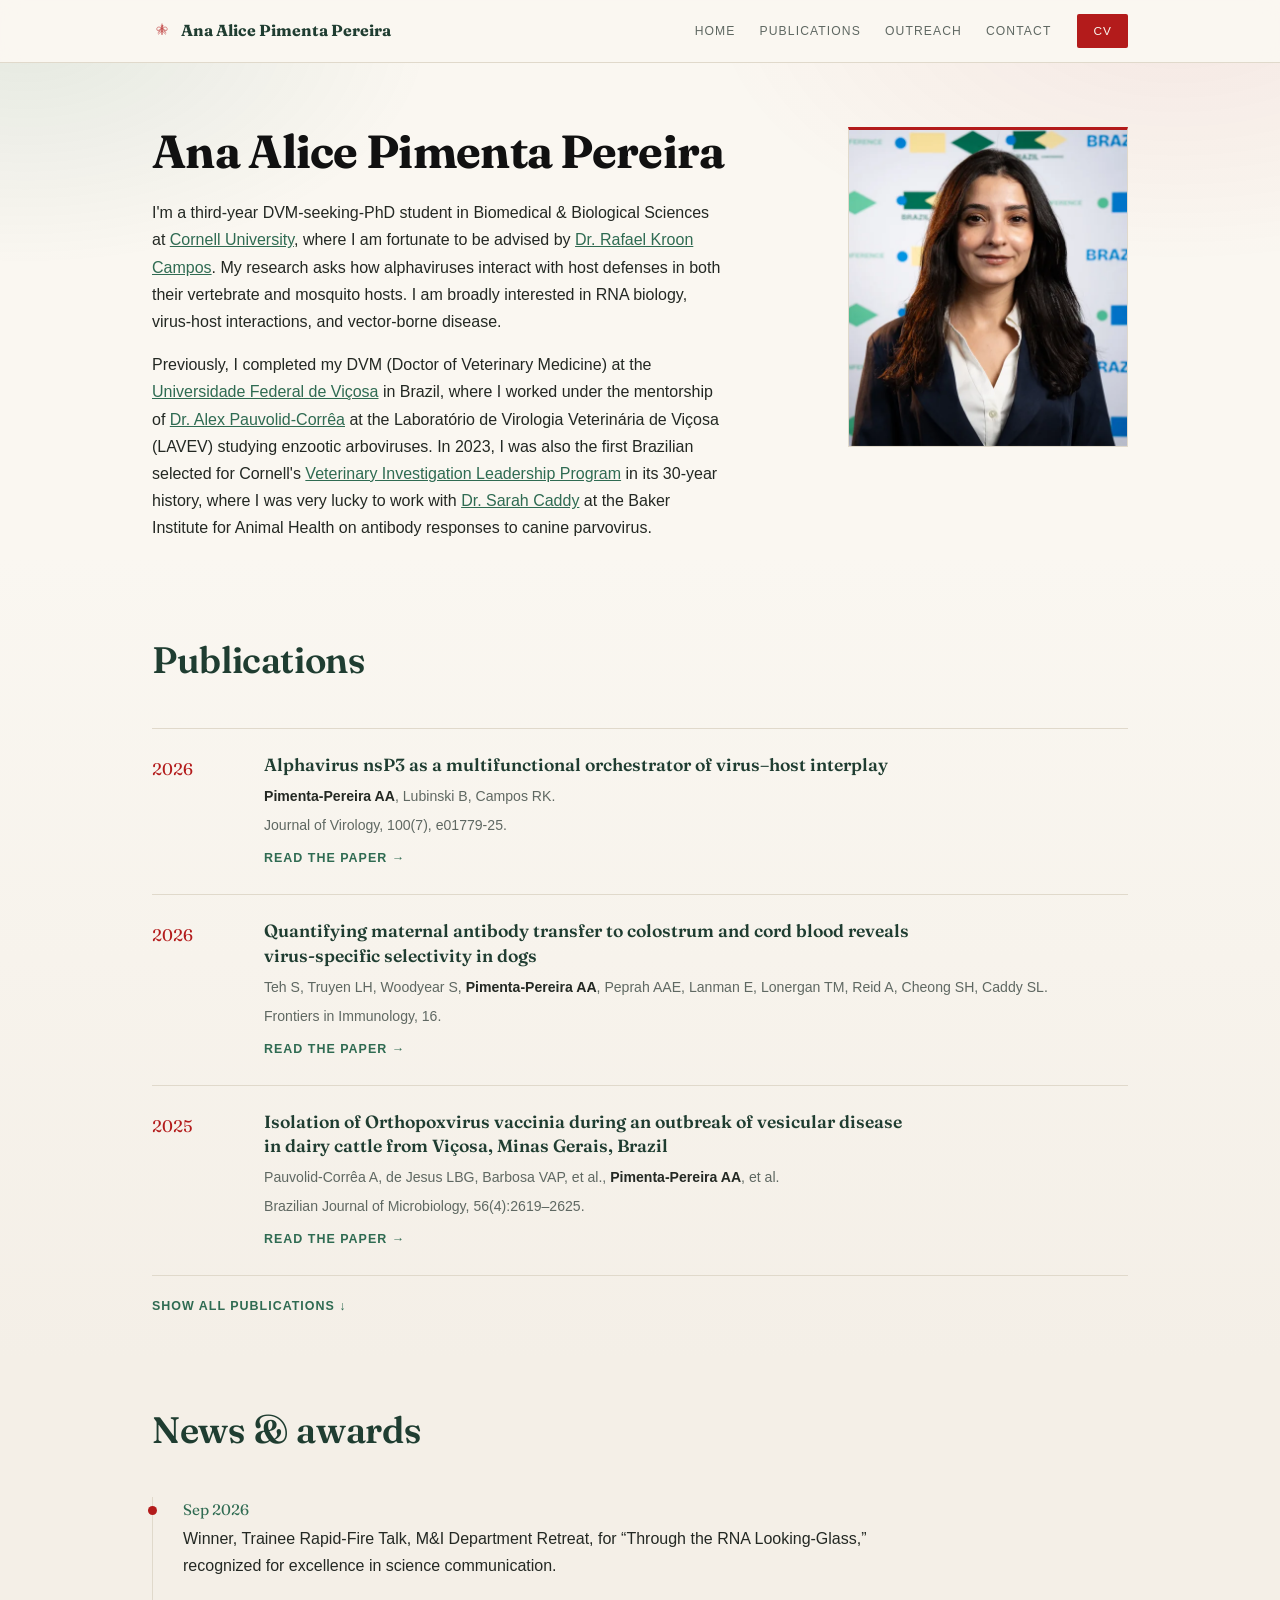
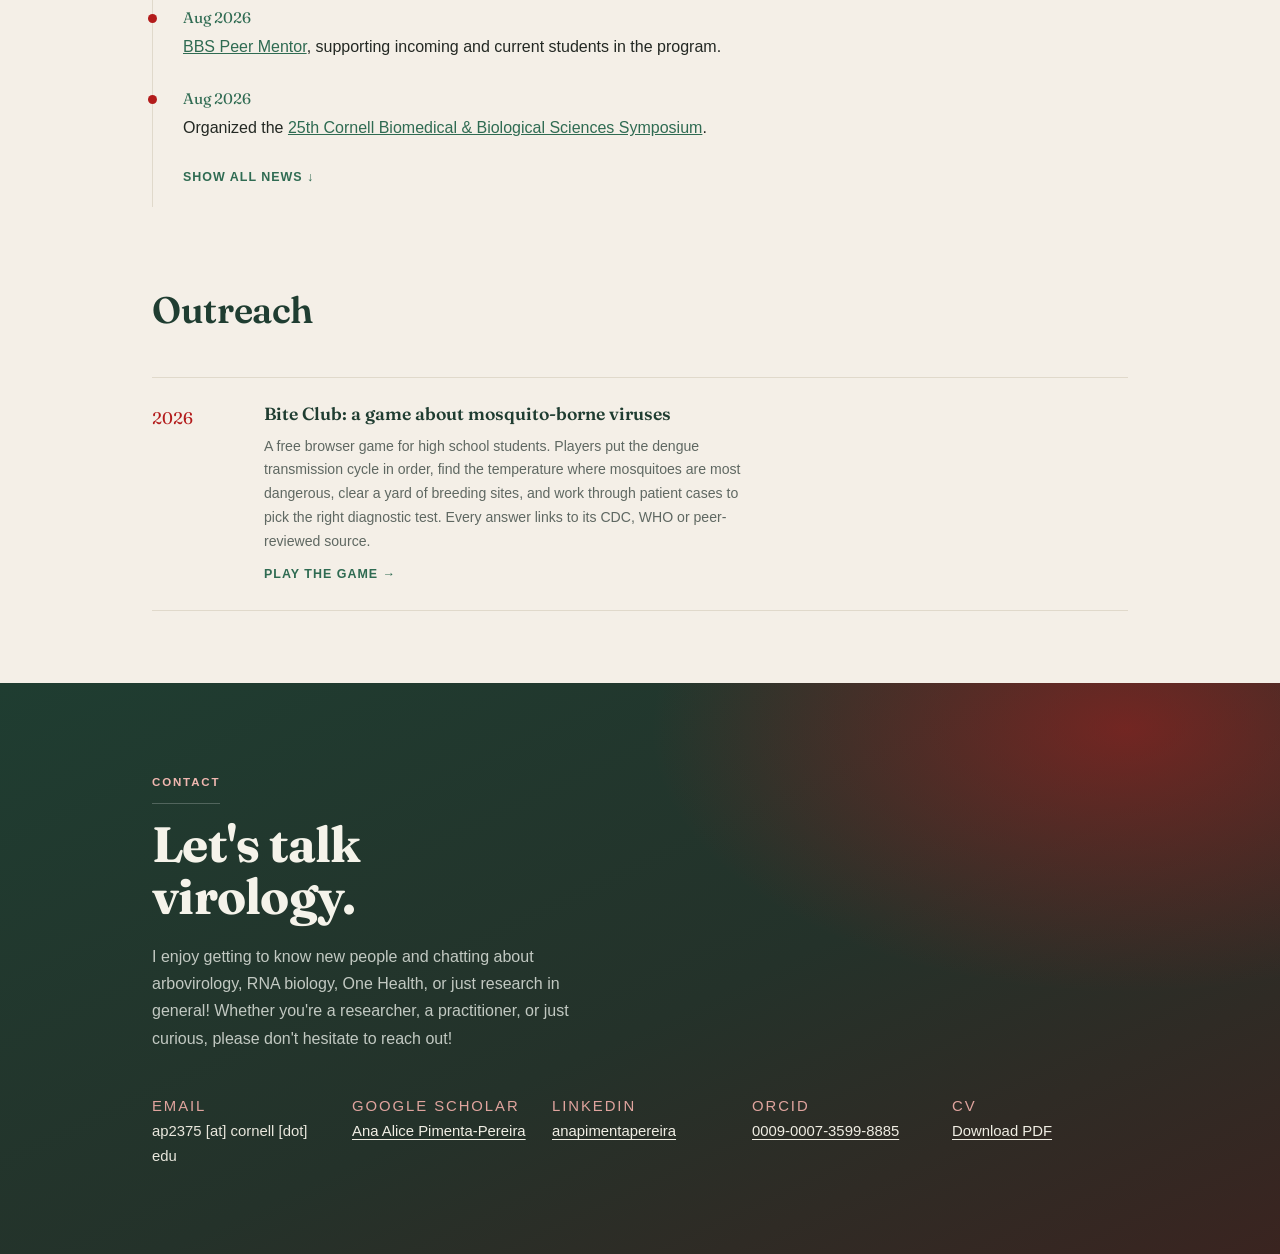
==== index.html @ 46a0a65f "Add Bite Club outreach game Adds a browser game for high school students about mosquito-borne viruse" ====
<!DOCTYPE html>
<html lang="en">
<head>
<meta charset="UTF-8">
<meta name="viewport" content="width=device-width, initial-scale=1.0">
<title>Ana Alice Pimenta Pereira — Virology &amp; Epitranscriptomics, Cornell University</title>
<meta name="description" content="Ana Alice Pimenta Pereira (Pimenta-Pereira AA) is a PhD candidate in Biomedical &amp; Biological Sciences at Cornell University, studying how alphaviruses interact with host defenses in vertebrate and mosquito hosts.">
<link rel="canonical" href="https://anapimentapereira.com/">

<meta property="og:type" content="profile">
<meta property="og:site_name" content="Ana Alice Pimenta Pereira">
<meta property="og:url" content="https://anapimentapereira.com/">
<meta property="og:title" content="Ana Alice Pimenta Pereira — Virology &amp; Epitranscriptomics, Cornell University">
<meta property="og:description" content="PhD candidate at Cornell studying how alphaviruses interact with host defenses in vertebrate and mosquito hosts.">
<meta property="og:image" content="https://anapimentapereira.com/og-image.jpg">
<meta property="og:image:width" content="1200">
<meta property="og:image:height" content="630">
<meta property="og:image:alt" content="Ana Alice Pimenta Pereira, PhD candidate in Biomedical &amp; Biological Sciences at Cornell University">
<meta property="og:locale" content="en_US">
<meta name="twitter:card" content="summary_large_image">
<meta name="twitter:title" content="Ana Alice Pimenta Pereira — Virology &amp; Epitranscriptomics">
<meta name="twitter:description" content="PhD candidate at Cornell studying how alphaviruses interact with host defenses in vertebrate and mosquito hosts.">
<meta name="twitter:image" content="https://anapimentapereira.com/og-image.jpg">

<link rel="icon" href="favicon.svg" type="image/svg+xml">
<link rel="apple-touch-icon" href="profile.jpg">

<link rel="preconnect" href="https://fonts.googleapis.com">
<link rel="preconnect" href="https://fonts.gstatic.com" crossorigin>
<link href="https://fonts.googleapis.com/css2?family=Fraunces:ital,opsz,wght@0,9..144,400;0,9..144,600;0,9..144,700;1,9..144,500&display=swap" rel="stylesheet">
<link rel="stylesheet" href="styles.css">

<script type="application/ld+json">
{
  "@context": "https://schema.org",
  "@type": "Person",
  "name": "Ana Alice Pimenta Pereira",
  "givenName": "Ana Alice",
  "familyName": "Pimenta Pereira",
  "alternateName": [
    "Ana Alice Pimenta-Pereira",
    "Pimenta-Pereira AA",
    "Ana Alice Pereira",
    "Ana Pimenta Pereira",
    "Ana Pereira",
    "Ana Pimenta",
    "A. A. Pimenta-Pereira"
  ],
  "url": "https://anapimentapereira.com/",
  "image": "https://anapimentapereira.com/og-image.jpg",
  "jobTitle": "PhD Candidate, Biomedical & Biological Sciences",
  "description": "PhD candidate at Cornell University studying how alphaviruses interact with host defenses in vertebrate and mosquito hosts.",
  "worksFor": {
    "@type": "CollegeOrUniversity",
    "name": "Cornell University",
    "url": "https://www.cornell.edu/"
  },
  "affiliation": {
    "@type": "CollegeOrUniversity",
    "name": "Cornell University College of Veterinary Medicine",
    "url": "https://www.vet.cornell.edu/"
  },
  "alumniOf": {
    "@type": "CollegeOrUniversity",
    "name": "Universidade Federal de Viçosa",
    "url": "https://www.ufv.br/"
  },
  "knowsAbout": [
    "Virology",
    "Alphavirus",
    "Arbovirus",
    "Epitranscriptomics",
    "RNA biology",
    "Virus-host interactions",
    "Veterinary medicine",
    "One Health",
    "Immunology"
  ],
  "identifier": {
    "@type": "PropertyValue",
    "propertyID": "ORCID",
    "value": "https://orcid.org/0009-0007-3599-8885"
  },
  "sameAs": [
    "https://orcid.org/0009-0007-3599-8885",
    "https://scholar.google.com/citations?user=SlJx-n8AAAAJ&hl=en",
    "https://www.linkedin.com/in/anapimentapereira/"
  ]
}
</script>
</head>
<body>

<svg width="0" height="0" style="position:absolute" aria-hidden="true">
  <symbol id="mosquito" viewBox="0 0 120 90">
    <path d="M60,9 L60,2" />
    <circle cx="60" cy="14" r="5" />
    <path d="M60,19 C56,30 56,55 60,68 C64,55 64,30 60,19 Z" />
    <path d="M55,25 C35,15 25,25 30,40 C38,45 50,38 55,28 Z" />
    <path d="M65,25 C85,15 95,25 90,40 C82,45 70,38 65,28 Z" />
    <path d="M58,30 L40,45 M58,38 L36,55 M58,46 L38,64" />
    <path d="M62,30 L80,45 M62,38 L84,55 M62,46 L82,64" />
  </symbol>
</svg>

<header class="nav">
  <div class="nav-inner">
    <a class="brand" href="#top">
      <svg class="brand-mark" width="20" height="16" aria-hidden="true"><use href="#mosquito"/></svg>
      Ana Alice Pimenta Pereira
    </a>
    <nav class="nav-links">
      <a href="#top">Home</a>
      <a href="#publications">Publications</a>
      <a href="#outreach">Outreach</a>
      <a href="#contact">Contact</a>
    </nav>
    <a class="nav-cv" href="cv.pdf" target="_blank" rel="noopener">CV</a>
  </div>
</header>

<main id="top">

  <section class="intro">
    <div class="wrap intro-grid">
      <div class="intro-text">
        <h1>Ana Alice Pimenta Pereira</h1>
        <p>
          I'm a third-year DVM-seeking-PhD student in Biomedical &amp; Biological Sciences at
          <a href="https://www.cornell.edu/" target="_blank" rel="noopener">Cornell University</a>,
          where I am fortunate to be advised by
          <a href="https://krooncamposlab.com/" target="_blank" rel="noopener">Dr.&nbsp;Rafael Kroon Campos</a>.
          My research asks how alphaviruses interact with host defenses in both their vertebrate
          and mosquito hosts. I am broadly interested in RNA biology, virus-host
          interactions, and vector-borne disease.
        </p>
        <p>
          Previously, I completed my DVM (Doctor of Veterinary Medicine) at the
          <a href="https://www.ufv.br/international-students/" target="_blank" rel="noopener">Universidade Federal de Vi&ccedil;osa</a>
          in Brazil, where I worked under the mentorship of
          <a href="https://posvet.ufv.br/orientadores/alex-pauvolid-correa/" target="_blank" rel="noopener">Dr.&nbsp;Alex Pauvolid-Corr&ecirc;a</a>
          at the Laborat&oacute;rio de Virologia Veterin&aacute;ria
          de Vi&ccedil;osa (LAVEV) studying enzootic arboviruses. In 2023, I was also the first Brazilian
          selected for Cornell's
          <a href="https://www.vet.cornell.edu/education/other-educational-opportunities/veterinary-investigation-leadership-program-vilp" target="_blank" rel="noopener">Veterinary Investigation Leadership Program</a>
          in its 30-year history, where I was very lucky to work with
          <a href="https://www.caddylab.org/" target="_blank" rel="noopener">Dr.&nbsp;Sarah Caddy</a>
          at the Baker Institute for Animal Health on antibody responses to canine parvovirus.
        </p>
      </div>
      <picture>
        <source srcset="profile.webp" type="image/webp">
        <img class="intro-photo" src="profile.jpg" width="280" height="320"
             alt="Ana Alice Pimenta Pereira, PhD candidate in Biomedical &amp; Biological Sciences at Cornell University">
      </picture>
    </div>
  </section>

  <section id="publications" class="pubs">
    <div class="wrap">
      <h2 class="section-title">Publications</h2>

      <article class="pub">
        <div class="pub-year">2026</div>
        <div class="pub-main">
          <h3>Alphavirus nsP3 as a multifunctional orchestrator of virus&ndash;host interplay</h3>
          <p class="pub-authors"><strong>Pimenta-Pereira AA</strong>, Lubinski B, Campos RK.</p>
          <p class="pub-venue">Journal of Virology, 100(7), e01779-25.</p>
          <a href="https://doi.org/10.1128/jvi.01779-25" target="_blank" rel="noopener">Read the paper &rarr;</a>
        </div>
      </article>

      <article class="pub">
        <div class="pub-year">2026</div>
        <div class="pub-main">
          <h3>Quantifying maternal antibody transfer to colostrum and cord blood reveals virus-specific selectivity in dogs</h3>
          <p class="pub-authors">Teh S, Truyen LH, Woodyear S, <strong>Pimenta-Pereira AA</strong>, Peprah AAE, Lanman E, Lonergan TM, Reid A, Cheong SH, Caddy SL.</p>
          <p class="pub-venue">Frontiers in Immunology, 16.</p>
          <a href="https://doi.org/10.3389/fimmu.2025.1753521" target="_blank" rel="noopener">Read the paper &rarr;</a>
        </div>
      </article>

      <article class="pub">
        <div class="pub-year">2025</div>
        <div class="pub-main">
          <h3>Isolation of Orthopoxvirus vaccinia during an outbreak of vesicular disease in dairy cattle from Vi&ccedil;osa, Minas Gerais, Brazil</h3>
          <p class="pub-authors">Pauvolid-Corr&ecirc;a A, de Jesus LBG, Barbosa VAP, et al., <strong>Pimenta-Pereira AA</strong>, et al.</p>
          <p class="pub-venue">Brazilian Journal of Microbiology, 56(4):2619&ndash;2625.</p>
          <a href="https://doi.org/10.1007/s42770-025-01719-5" target="_blank" rel="noopener">Read the paper &rarr;</a>
        </div>
      </article>

      <details class="pub-more">
        <summary></summary>
        <article class="pub">
          <div class="pub-year">2017</div>
          <div class="pub-main">
            <h3>Produ&ccedil;&atilde;o de tinta &agrave; base de di&oacute;xido de tit&acirc;nio capaz de transformar gases poluentes em gases inofensivos</h3>
            <p class="pub-authors">Pereira AAP, Duarte AA, Ramos APC.</p>
            <p class="pub-venue">Faculdade ASA, v.I, n.26, p.159&ndash;172.</p>
          </div>
        </article>
      </details>
    </div>
  </section>

  <section id="awards" class="awards">
    <div class="wrap">
      <h2 class="section-title">News &amp; awards</h2>
      <ol class="award-list">
        <li><time>Sep 2026</time><p>Winner, Trainee Rapid-Fire Talk, M&amp;I Department Retreat, for &ldquo;Through the RNA Looking-Glass,&rdquo; recognized for excellence in science communication.</p></li>
        <li><time>Aug 2026</time><p><a href="https://www.vet.cornell.edu/education/biomedical-biological-sciences-bbs-phd-program/current-students/bbs-student-groups/peer-mentors" target="_blank" rel="noopener">BBS Peer Mentor</a>, supporting incoming and current students in the program.</p></li>
        <li><time>Aug 2026</time><p>Organized the <a href="https://www.vet.cornell.edu/education/biomedical-biological-sciences-bbs-phd-program/current-students/events/bbs-symposium-august-19-2026" target="_blank" rel="noopener">25th Cornell Biomedical &amp; Biological Sciences Symposium</a>.</p></li>
      </ol>
      <details class="news-more">
        <summary></summary>
        <ol class="award-list">
          <li><time>2026</time><p>Member, BBS Graduate Student Society (GSS), Cornell.</p></li>
          <li><time>2025&ndash;2026</time><p>Event Organizer, Social Impact Researchers Award, <a href="https://www.brazilconference.org/" target="_blank" rel="noopener">Brazil Conference at Harvard &amp; MIT</a>.</p></li>
          <li><time>2025</time><p>Invited talk, International Veterinary Students&rsquo; Association (IVSA), on international careers in veterinary medicine.</p></li>
          <li><time>2024</time><p>Invited talk, Universidade Estadual do Maranh&atilde;o (UEMA), on internship opportunities abroad for veterinary students.</p></li>
          <li><time>2023</time><p>Best Poster Presentation Award, 34th Brazilian Congress of Virology.</p></li>
          <li><time>2023</time><p>Cornell Richard P. Riney Canine Health Center Award.</p></li>
          <li><time>2023</time><p>PIBIC/CNPq research funding award.</p></li>
        </ol>
      </details>
    </div>
  </section>

  <section id="outreach" class="outreach">
    <div class="wrap">
      <h2 class="section-title">Outreach</h2>
      <article class="pub">
        <div class="pub-year">2026</div>
        <div class="pub-main">
          <h3>Bite Club: a game about mosquito-borne viruses</h3>
          <p class="pub-venue">A free browser game for high school students. Players put the dengue transmission cycle in order, find the temperature where mosquitoes are most dangerous, clear a yard of breeding sites, and work through patient cases to pick the right diagnostic test. Every answer links to its CDC, WHO or peer-reviewed source.</p>
          <a href="bite-club/">Play the game &rarr;</a>
        </div>
      </article>
    </div>
  </section>

  <section id="contact" class="contact">
    <div class="wrap">
      <p class="section-label light">Contact</p>
      <h2 class="contact-title">Let's talk<br>virology.</h2>
      <p class="contact-lead">
        I enjoy getting to know new people and chatting about arbovirology, RNA biology,
        One Health, or just research in general! Whether you're a researcher, a practitioner,
        or just curious, please don't hesitate to reach&nbsp;out!
      </p>
      <div class="contact-grid">
        <div>
          <p class="contact-label">Email</p>
          <p>ap2375 [at] cornell [dot] edu</p>
        </div>
        <div>
          <p class="contact-label">Google Scholar</p>
          <p><a href="https://scholar.google.com/citations?user=SlJx-n8AAAAJ&hl=en" target="_blank" rel="noopener">Ana Alice Pimenta-Pereira</a></p>
        </div>
        <div>
          <p class="contact-label">LinkedIn</p>
          <p><a href="https://www.linkedin.com/in/anapimentapereira/" target="_blank" rel="noopener">anapimentapereira</a></p>
        </div>
        <div>
          <p class="contact-label">ORCID</p>
          <p><a href="https://orcid.org/0009-0007-3599-8885" target="_blank" rel="noopener">0009-0007-3599-8885</a></p>
        </div>
        <div>
          <p class="contact-label">CV</p>
          <p><a href="cv.pdf" target="_blank" rel="noopener">Download PDF</a></p>
        </div>
      </div>
    </div>
  </section>

</main>

<script>
  (function () {
    if (window.matchMedia('(prefers-reduced-motion: reduce)').matches) return;
    // only the always-visible items; ones inside <details> would flash blank on expand
    var targets = document.querySelectorAll('.pubs .wrap > .pub, .awards .wrap > .award-list li');
    targets.forEach(function (el) { el.classList.add('reveal'); });
    var io = new IntersectionObserver(function (entries) {
      entries.forEach(function (e) {
        // reveal once visible, or if it sits at/above the fold (e.g. after an anchor jump)
        if (e.isIntersecting || e.boundingClientRect.top < window.innerHeight) {
          e.target.classList.add('in');
          io.unobserve(e.target);
        }
      });
    }, { threshold: 0.12 });
    targets.forEach(function (el) { io.observe(el); });
  })();
</script>

</body>
</html>
---- styles.css ----
:root {
  --cream: #faf7f1;
  --cream-2: #f4efe7;
  --forest: #1f3d31;
  --forest-2: #2f6b52;
  --teal: #43897a;
  --carnelian: #b31b1b;
  --carnelian-deep: #8d1616;
  --ink: #232823;
  --ink-soft: #5f6862;
  --line: #e0d9cb;
  --white: #ffffff;
}

* { box-sizing: border-box; }

html {
  scroll-behavior: smooth;
  scroll-padding-top: 72px;
}

body {
  margin: 0;
  background: var(--cream);
  color: var(--ink);
  font-family: -apple-system, BlinkMacSystemFont, "Segoe UI", Helvetica, Arial, sans-serif;
  line-height: 1.7;
  -webkit-font-smoothing: antialiased;
}

.wrap {
  max-width: 1040px;
  margin: 0 auto;
  padding: 0 32px;
}

h1, h2, h3, .brand, .contact-title {
  font-family: "Fraunces", Georgia, serif;
}

a { color: var(--forest-2); }
a:hover { color: var(--carnelian); }

/* ---------- nav ---------- */

.nav {
  position: sticky;
  top: 0;
  z-index: 20;
  background: rgba(250, 247, 241, 0.9);
  backdrop-filter: blur(10px);
  border-bottom: 1px solid var(--line);
}

.nav-inner {
  max-width: 1040px;
  margin: 0 auto;
  padding: 14px 32px;
  display: flex;
  align-items: center;
  gap: 26px;
}

.brand {
  display: flex;
  align-items: center;
  gap: 9px;
  color: var(--forest);
  text-decoration: none;
  font-weight: 700;
  font-size: 1rem;
  white-space: nowrap;
}

.brand-mark {
  stroke: var(--carnelian);
  fill: none;
  stroke-width: 3;
  stroke-linecap: round;
  stroke-linejoin: round;
}

.nav-links {
  display: flex;
  gap: 24px;
  margin-left: auto;
}

.nav-links a {
  color: var(--ink-soft);
  text-decoration: none;
  font-size: 0.76rem;
  letter-spacing: 0.09em;
  text-transform: uppercase;
}

.nav-links a:hover { color: var(--carnelian); }

.nav-cv {
  background: var(--carnelian);
  color: var(--cream);
  text-decoration: none;
  font-size: 0.74rem;
  letter-spacing: 0.09em;
  text-transform: uppercase;
  padding: 7px 16px;
  border-radius: 2px;
}

.nav-cv:hover { background: var(--forest); color: var(--cream); }

/* ---------- intro ---------- */

.intro {
  padding: 64px 0 0;
  background:
    radial-gradient(760px 420px at 92% -12%, rgba(179, 27, 27, 0.07) 0%, rgba(179,27,27,0) 62%),
    radial-gradient(700px 400px at 2% -6%, rgba(47, 107, 82, 0.10) 0%, rgba(47,107,82,0) 58%),
    var(--cream);
}

.intro-grid {
  display: flex;
  gap: 20px;
  align-items: flex-start;
}

.intro-text { flex: 1; min-width: 0; }

.intro h1 {
  margin: 0 0 22px;
  font-size: clamp(2rem, 4.4vw, 2.9rem);
  line-height: 1.08;
  font-weight: 700;
  letter-spacing: -0.015em;
  color: #111111;
}

.intro-text p {
  margin: 0 0 16px;
  max-width: 64ch;
}

.intro-text strong { color: var(--ink); }

.contact-info {
  color: var(--ink-soft);
  font-size: 0.93rem;
  line-height: 1.6;
}

.contact-info strong { color: var(--forest); }

.intro-grid picture {
  flex-shrink: 0;
  display: block;
}

.intro-photo {
  display: block;
  width: 280px;
  height: 320px;
  object-fit: cover;
  object-position: center 18%;
  border: 1px solid var(--line);
  border-top: 3px solid var(--carnelian);
}

/* ---------- shared section bits ---------- */

.section-label {
  margin: 0 0 14px;
  padding-bottom: 10px;
  font-size: 0.72rem;
  letter-spacing: 0.16em;
  text-transform: uppercase;
  color: var(--carnelian);
  font-weight: 600;
  border-bottom: 1px solid var(--line);
  display: inline-block;
}

.section-label.light {
  color: #f0b7b0;
  border-bottom-color: rgba(255, 255, 255, 0.22);
}

.section-title {
  margin: 0 0 36px;
  font-size: clamp(1.7rem, 3.4vw, 2.3rem);
  font-weight: 600;
  color: var(--forest);
  letter-spacing: -0.01em;
}

/* ---------- publications ---------- */

.pubs {
  padding: 72px 0 40px;
  background: linear-gradient(180deg, var(--cream) 0%, var(--cream-2) 100%);
}

.pub {
  display: grid;
  grid-template-columns: 92px 1fr;
  gap: 20px;
  padding: 24px 0;
  border-top: 1px solid var(--line);
}

.pub:last-of-type { border-bottom: 1px solid var(--line); }

.pub-year {
  font-family: "Fraunces", Georgia, serif;
  font-size: 1.05rem;
  color: var(--carnelian);
  padding-top: 2px;
}

.pub-main h3 {
  margin: 0 0 8px;
  font-size: 1.1rem;
  font-weight: 600;
  line-height: 1.38;
  color: var(--forest);
  max-width: 54ch;
}

.pub-authors, .pub-venue {
  margin: 0 0 5px;
  font-size: 0.88rem;
  color: var(--ink-soft);
}

.pub-authors strong { color: var(--ink); }

.pub-main a {
  font-size: 0.78rem;
  letter-spacing: 0.08em;
  text-transform: uppercase;
  text-decoration: none;
  font-weight: 600;
}

.pub-more summary {
  list-style: none;
  cursor: pointer;
  display: inline-block;
  margin-top: 20px;
  font-size: 0.78rem;
  letter-spacing: 0.08em;
  text-transform: uppercase;
  font-weight: 600;
  color: var(--forest-2);
}

.pub-more summary::-webkit-details-marker { display: none; }

.pub-more summary::after { content: "Show all publications \2193"; }
.pub-more[open] summary::after { content: "Show fewer \2191"; }

.pub-more summary:hover { color: var(--carnelian); }

.pub-more[open] summary { margin-bottom: 4px; }

.pub-more .pub { border-top: none; }

/* ---------- awards ---------- */

.awards {
  padding: 40px 0 72px;
  background: var(--cream-2);
}

.award-list {
  list-style: none;
  margin: 0;
  padding: 0;
  border-left: 1px solid var(--line);
  max-width: 760px;
}

.award-list li {
  position: relative;
  padding: 0 0 26px 30px;
}

.award-list li::before {
  content: "";
  position: absolute;
  left: -5px;
  top: 9px;
  width: 9px;
  height: 9px;
  border-radius: 50%;
  background: var(--carnelian);
}

.award-list time {
  display: block;
  font-family: "Fraunces", Georgia, serif;
  font-size: 0.95rem;
  color: var(--forest-2);
}

.award-list p {
  margin: 2px 0 0;
  color: var(--ink);
}

.news-more {
  border-left: 1px solid var(--line);
  max-width: 760px;
}

.news-more .award-list { border-left: none; }

.news-more summary {
  list-style: none;
  cursor: pointer;
  display: block;
  padding: 0 0 18px 30px;
  font-size: 0.78rem;
  letter-spacing: 0.08em;
  text-transform: uppercase;
  font-weight: 600;
  color: var(--forest-2);
}

.news-more summary::-webkit-details-marker { display: none; }

.news-more summary::after { content: "Show all news \2193"; }
.news-more[open] summary::after { content: "Show fewer \2191"; }

.news-more summary:hover { color: var(--carnelian); }

/* ---------- outreach ---------- */

.outreach {
  padding: 0 0 72px;
  background: var(--cream-2);
}

.outreach .pub-venue { max-width: 64ch; }

/* ---------- contact ---------- */

.contact {
  padding: 84px 0;
  background:
    radial-gradient(720px 400px at 88% 8%, rgba(179, 27, 27, 0.55) 0%, rgba(179,27,27,0) 66%),
    linear-gradient(155deg, var(--forest) 0%, #24322a 55%, #3a2420 100%);
  color: #e9e7dd;
}

.contact-title {
  margin: 0 0 20px;
  font-size: clamp(2.2rem, 5vw, 3.1rem);
  line-height: 1.06;
  font-weight: 700;
  color: #f5f3ea;
  letter-spacing: -0.015em;
}

.contact-lead {
  margin: 0 0 42px;
  max-width: 52ch;
  color: #c2c9c2;
  text-wrap: pretty;
}

.contact-grid {
  display: grid;
  grid-template-columns: repeat(auto-fit, minmax(158px, 1fr));
  gap: 28px 24px;
}

.contact-label {
  margin: 0 0 4px;
  font-size: 0.68rem;
  letter-spacing: 0.13em;
  text-transform: uppercase;
  color: #e0a49e;
}

.contact-grid p { margin: 0; font-size: 0.93rem; }
.contact-grid a { color: #f0eee4; text-decoration: underline; text-underline-offset: 3px; }
.contact-grid a:hover { color: #f3b7b0; }

/* ---------- reveal ---------- */

.reveal {
  opacity: 0;
  transform: translateY(14px);
  transition: opacity 0.6s ease, transform 0.6s ease;
}

.reveal.in { opacity: 1; transform: none; }

/* ---------- responsive ---------- */

@media (max-width: 900px) {
  .nav-links { display: none; }
  .nav-cv { margin-left: auto; }
  .contact-grid { grid-template-columns: repeat(2, 1fr); }
}

@media (max-width: 620px) {
  .wrap, .nav-inner { padding-left: 20px; padding-right: 20px; }
  .intro { padding-top: 44px; }
  .intro-grid { flex-direction: column-reverse; gap: 26px; }
  .intro-photo { width: 160px; height: 190px; }
  .pub { grid-template-columns: 1fr; gap: 6px; }
  .contact-grid { grid-template-columns: 1fr; }
}
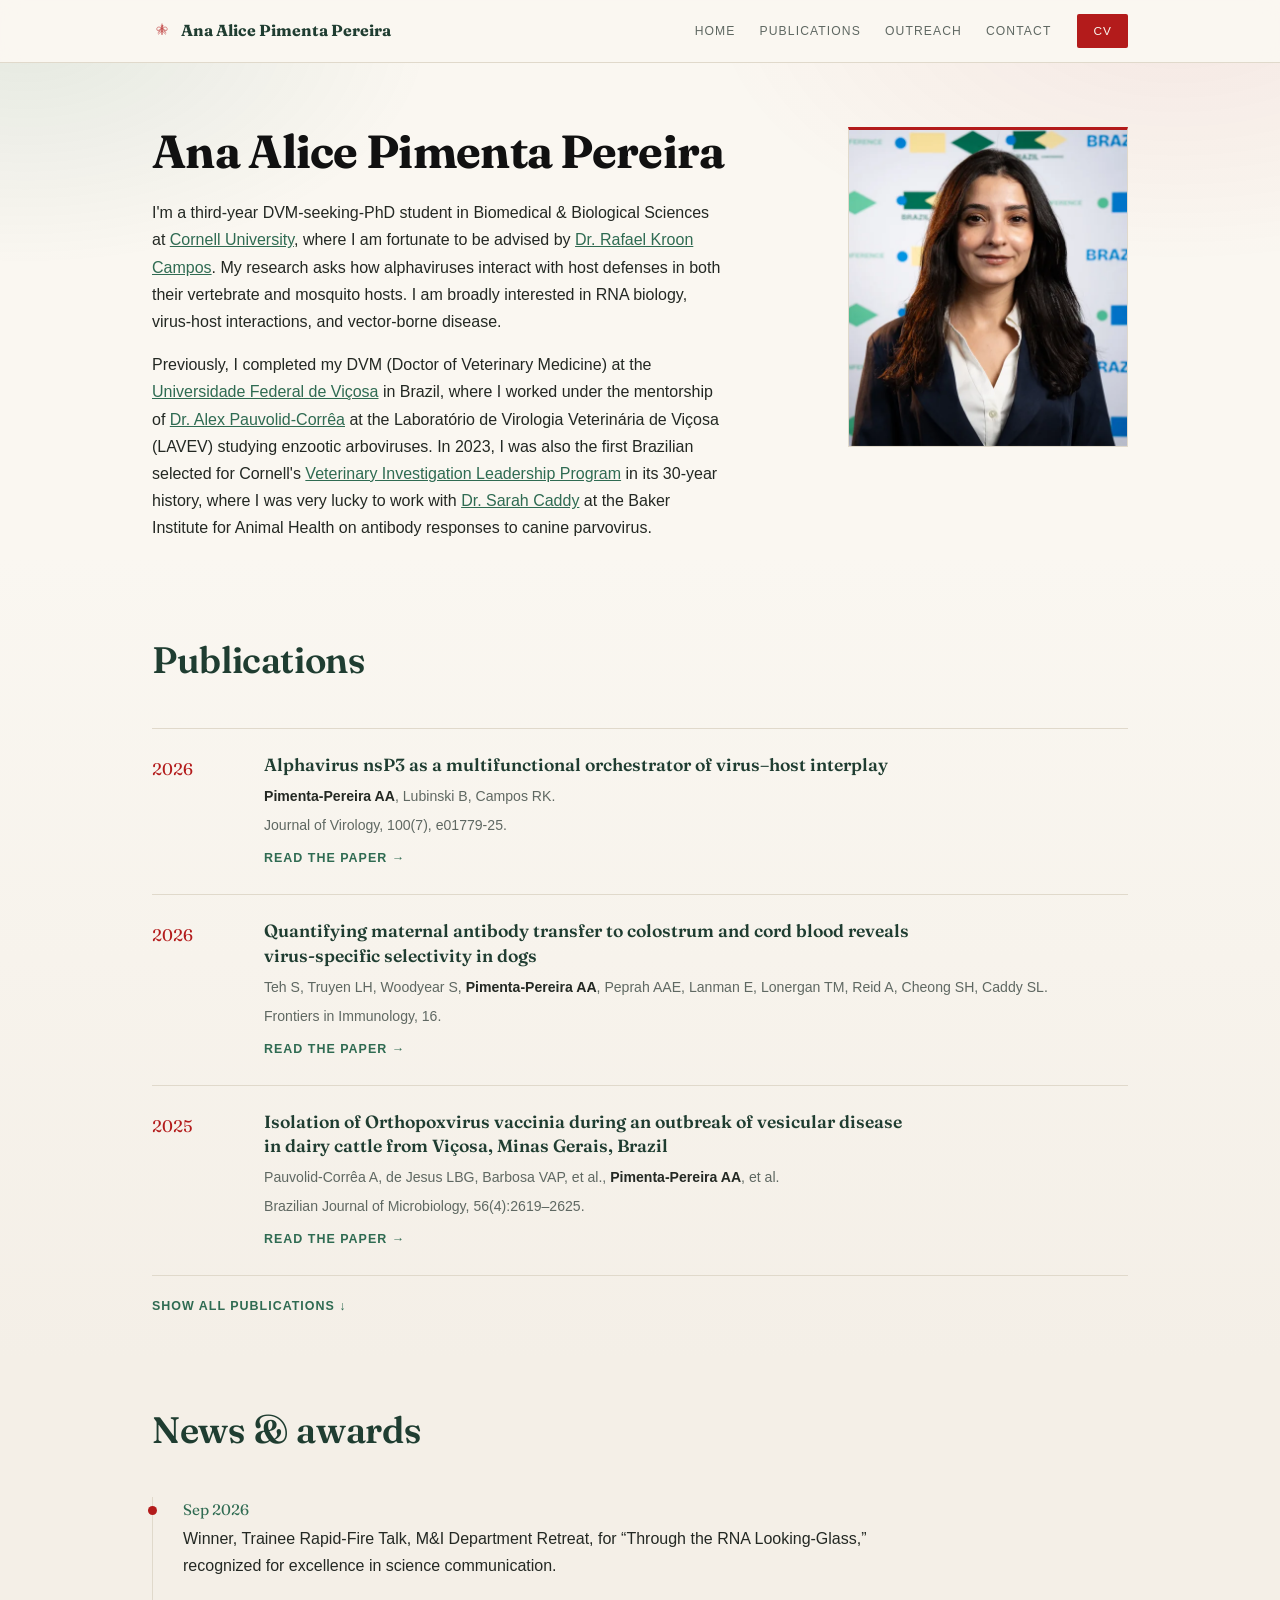
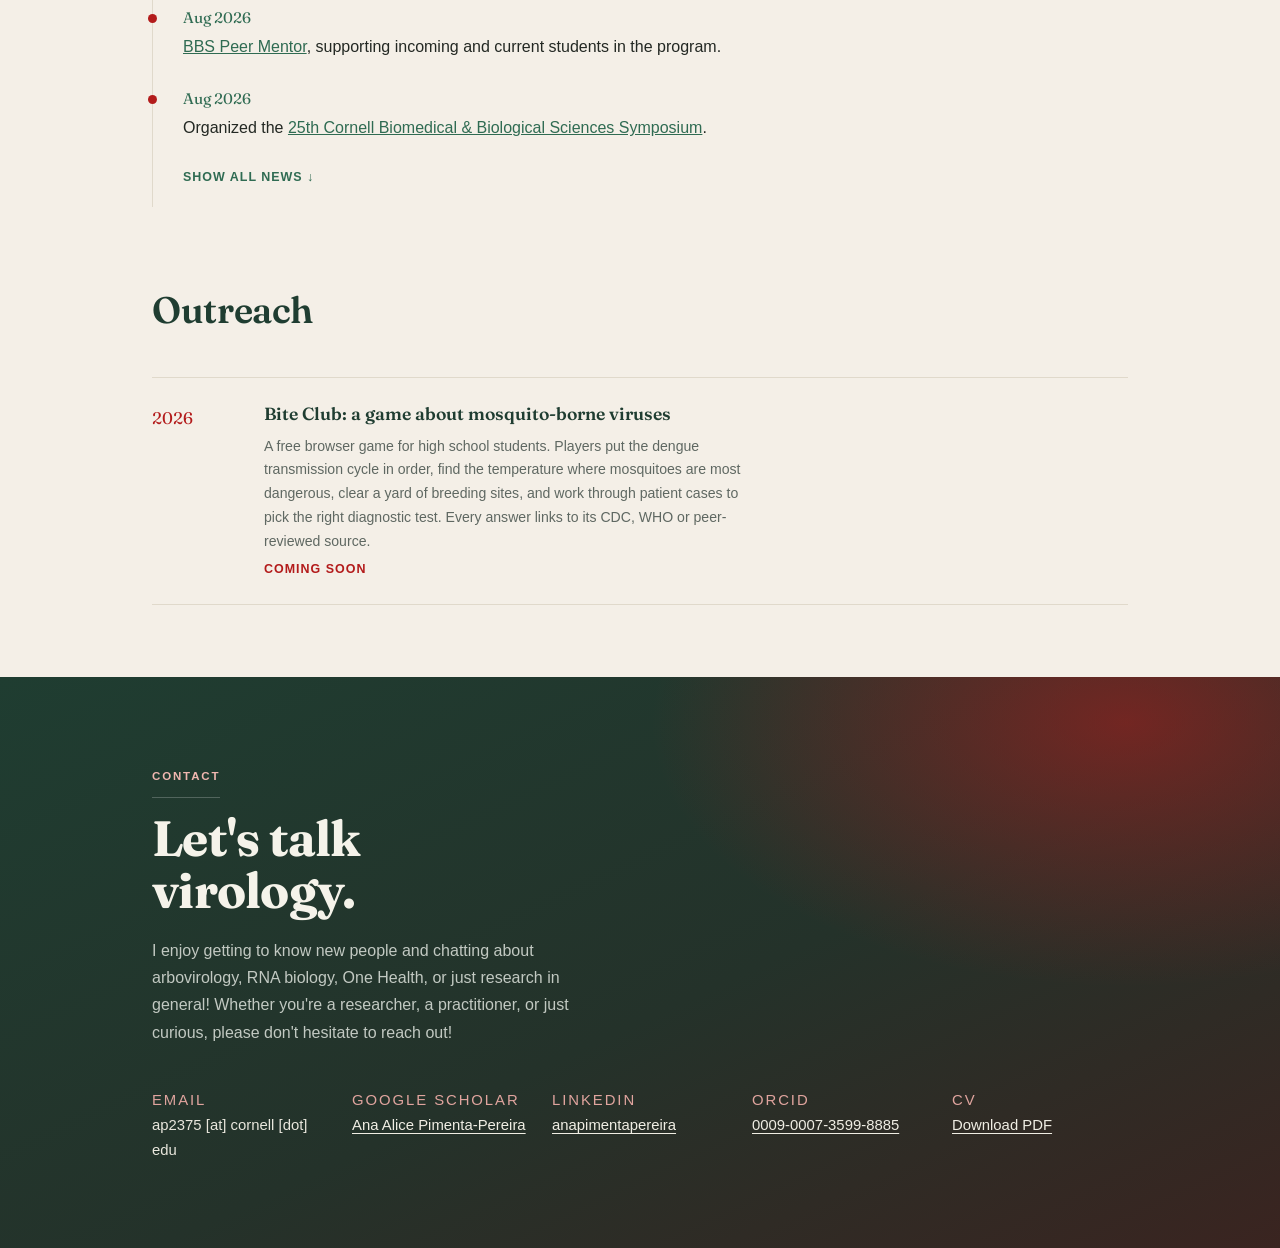
==== commit b8fefc9f: "Unlist Bite Club while it is being tested Replaces the home page link with a "Coming soon" note, rem" ====
--- a/index.html
+++ b/index.html
@@ -235,7 +235,7 @@
         <div class="pub-main">
           <h3>Bite Club: a game about mosquito-borne viruses</h3>
           <p class="pub-venue">A free browser game for high school students. Players put the dengue transmission cycle in order, find the temperature where mosquitoes are most dangerous, clear a yard of breeding sites, and work through patient cases to pick the right diagnostic test. Every answer links to its CDC, WHO or peer-reviewed source.</p>
-          <a href="bite-club/">Play the game &rarr;</a>
+          <p class="pub-soon">Coming soon</p>
         </div>
       </article>
     </div>
--- a/styles.css
+++ b/styles.css
@@ -343,6 +343,15 @@
 
 .outreach .pub-venue { max-width: 64ch; }
 
+.pub-soon {
+  margin: 0;
+  font-size: 0.78rem;
+  letter-spacing: 0.08em;
+  text-transform: uppercase;
+  font-weight: 600;
+  color: var(--carnelian);
+}
+
 /* ---------- contact ---------- */
 
 .contact {
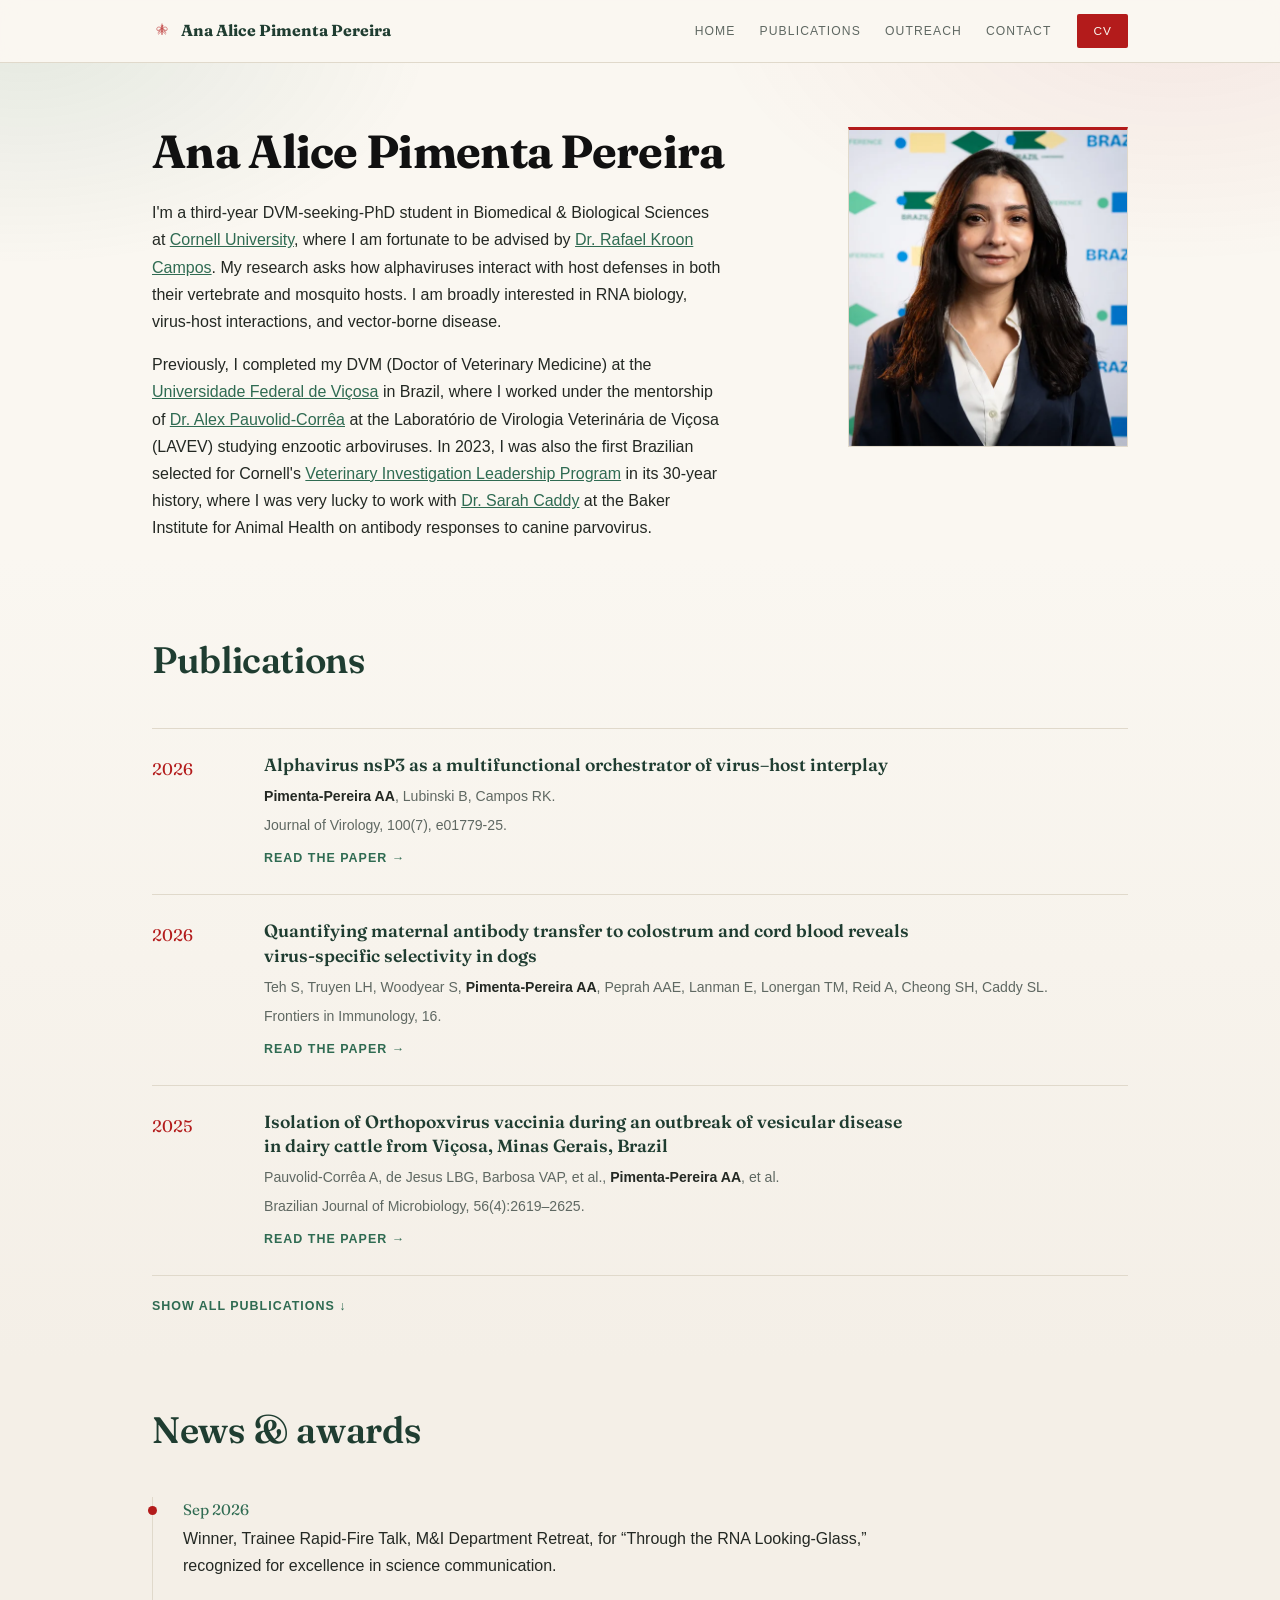
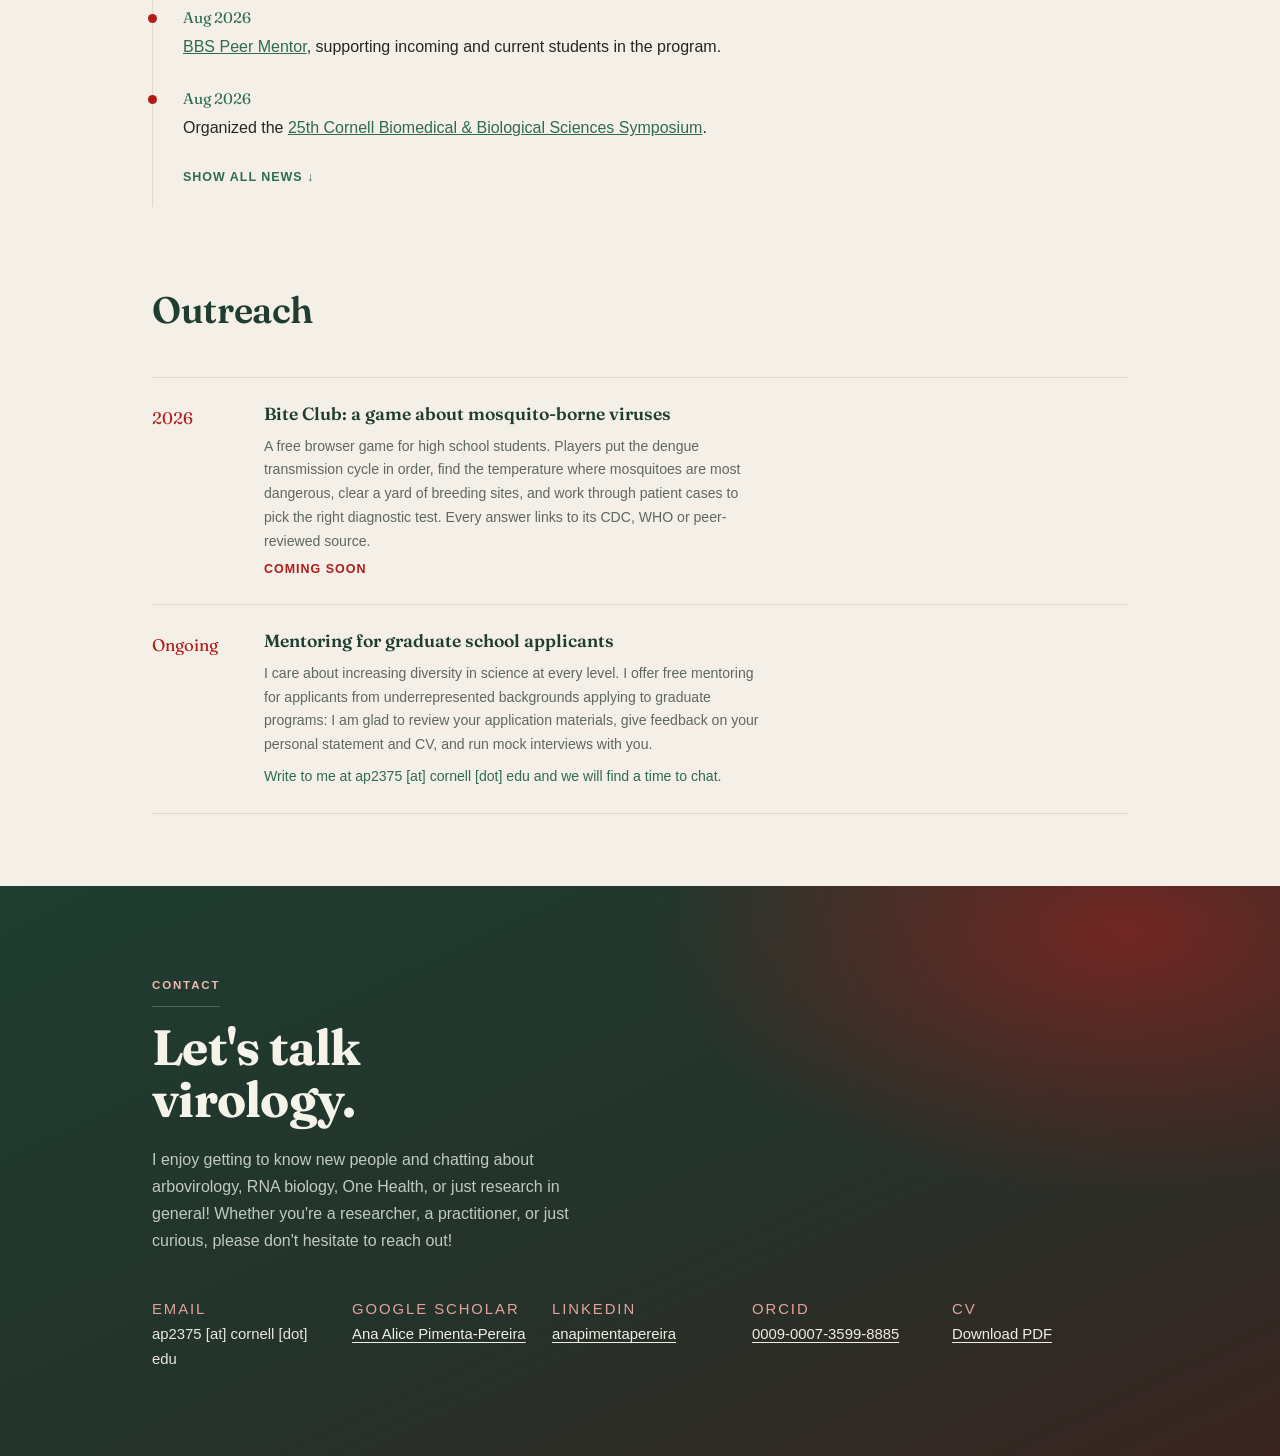
==== commit d68eb50d: "Add graduate application mentoring to outreach Free application review and mock interviews for appli" ====
--- a/index.html
+++ b/index.html
@@ -238,6 +238,15 @@
           <p class="pub-soon">Coming soon</p>
         </div>
       </article>
+
+      <article class="pub">
+        <div class="pub-year">Ongoing</div>
+        <div class="pub-main">
+          <h3>Mentoring for graduate school applicants</h3>
+          <p class="pub-venue">I care about increasing diversity in science at every level. I offer free mentoring for applicants from underrepresented backgrounds applying to graduate programs: I am glad to review your application materials, give feedback on your personal statement and CV, and run mock interviews with you.</p>
+          <p class="pub-contact">Write to me at ap2375 [at] cornell [dot] edu and we will find a time to chat.</p>
+        </div>
+      </article>
     </div>
   </section>
 
--- a/styles.css
+++ b/styles.css
@@ -343,6 +343,13 @@
 
 .outreach .pub-venue { max-width: 64ch; }
 
+.pub-contact {
+  margin: 8px 0 0;
+  font-size: 0.88rem;
+  color: var(--forest-2);
+  max-width: 64ch;
+}
+
 .pub-soon {
   margin: 0;
   font-size: 0.78rem;
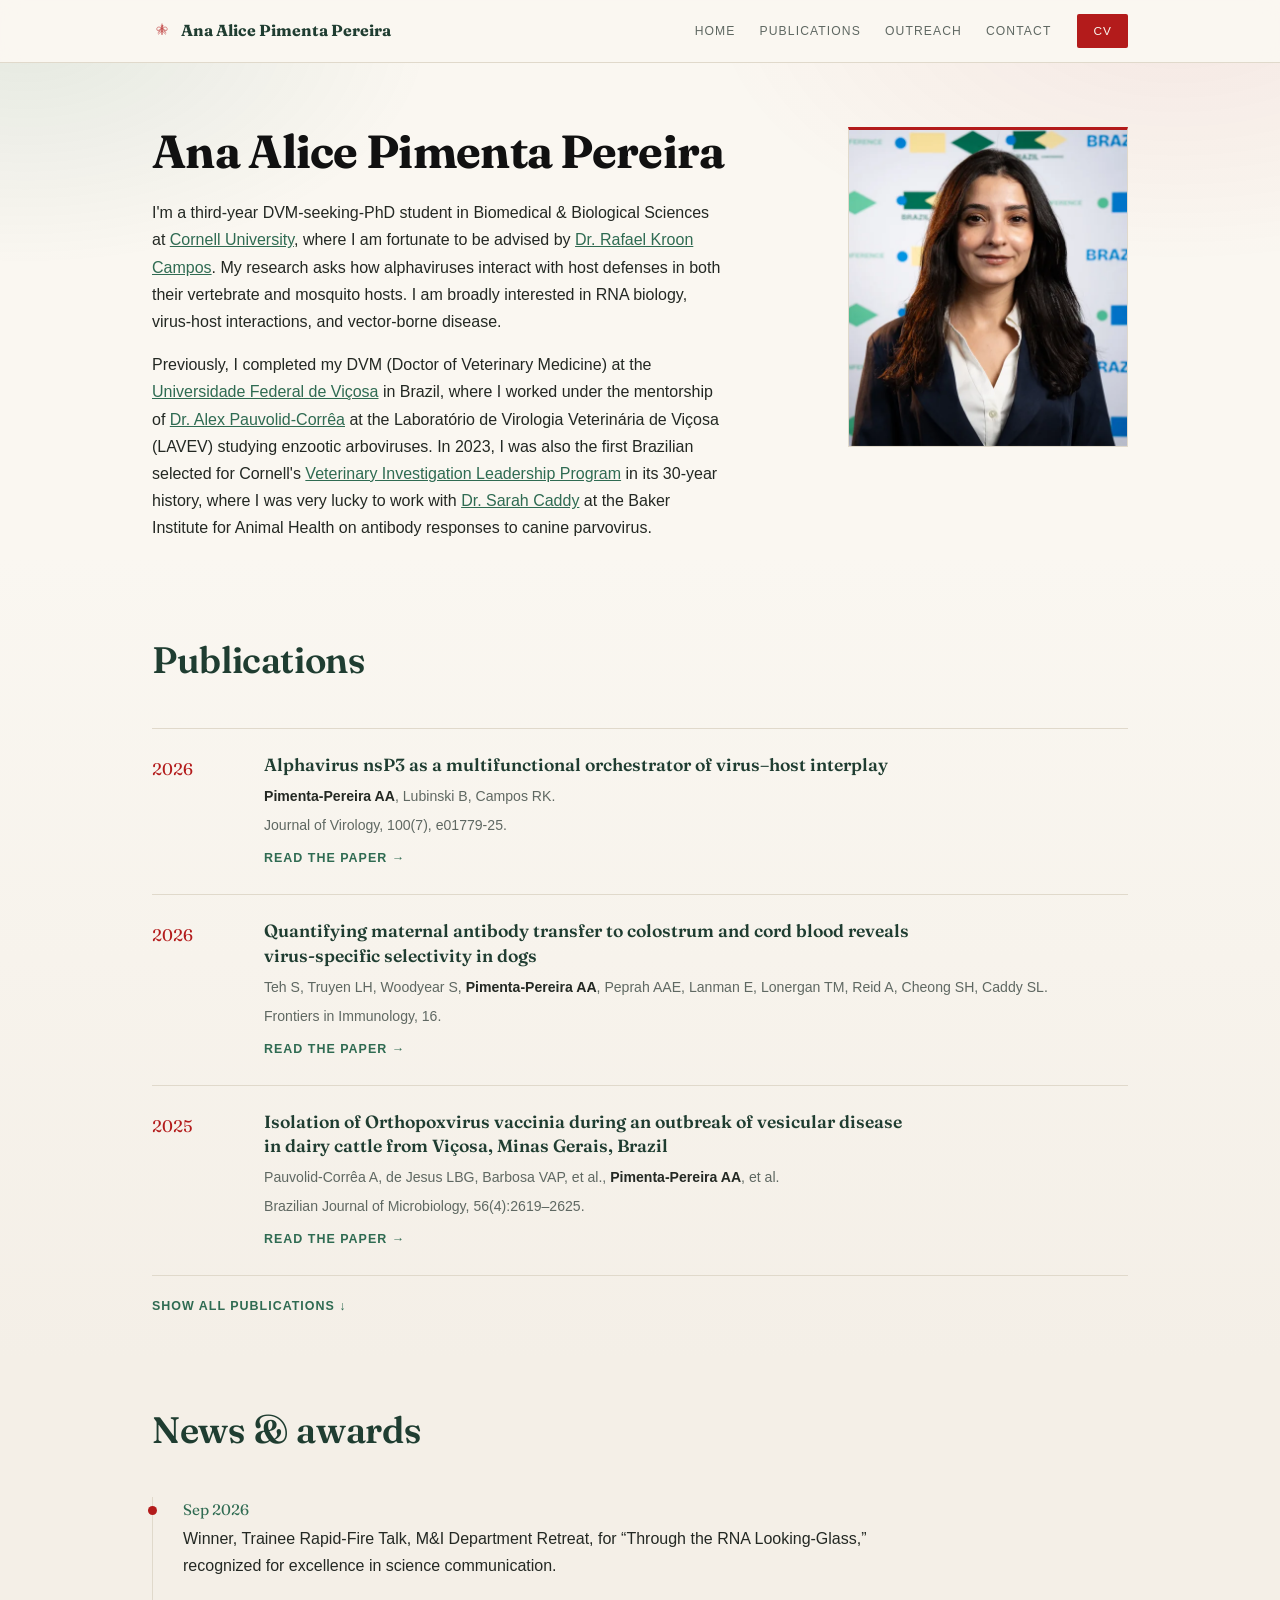
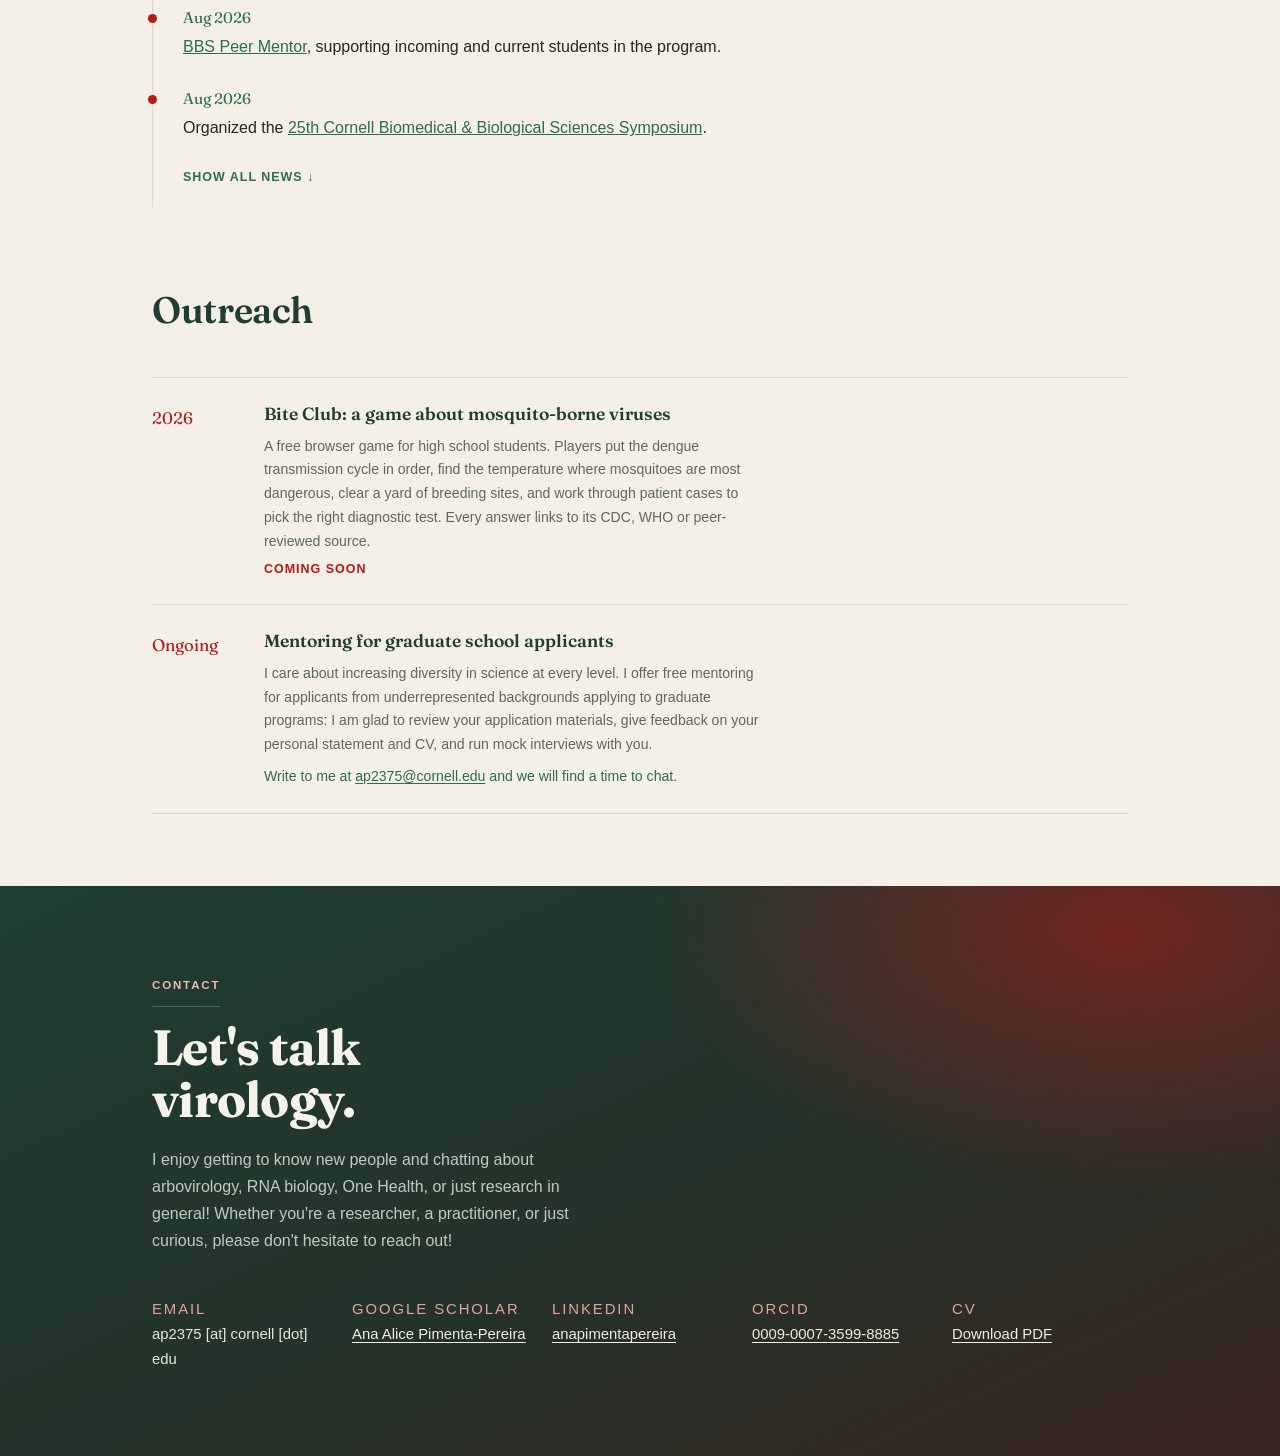
==== commit 81f51ed0: "Show a clickable email in the mentoring entry Co-Authored-By: Claude Opus 5 <noreply@anthropic.com>" ====
--- a/index.html
+++ b/index.html
@@ -244,7 +244,7 @@
         <div class="pub-main">
           <h3>Mentoring for graduate school applicants</h3>
           <p class="pub-venue">I care about increasing diversity in science at every level. I offer free mentoring for applicants from underrepresented backgrounds applying to graduate programs: I am glad to review your application materials, give feedback on your personal statement and CV, and run mock interviews with you.</p>
-          <p class="pub-contact">Write to me at ap2375 [at] cornell [dot] edu and we will find a time to chat.</p>
+          <p class="pub-contact">Write to me at <a href="mailto:ap2375@cornell.edu">ap2375@cornell.edu</a> and we will find a time to chat.</p>
         </div>
       </article>
     </div>
--- a/styles.css
+++ b/styles.css
@@ -350,6 +350,15 @@
   max-width: 64ch;
 }
 
+.pub-contact a {
+  font-size: inherit;
+  font-weight: inherit;
+  letter-spacing: normal;
+  text-transform: none;
+  text-decoration: underline;
+  text-underline-offset: 2px;
+}
+
 .pub-soon {
   margin: 0;
   font-size: 0.78rem;
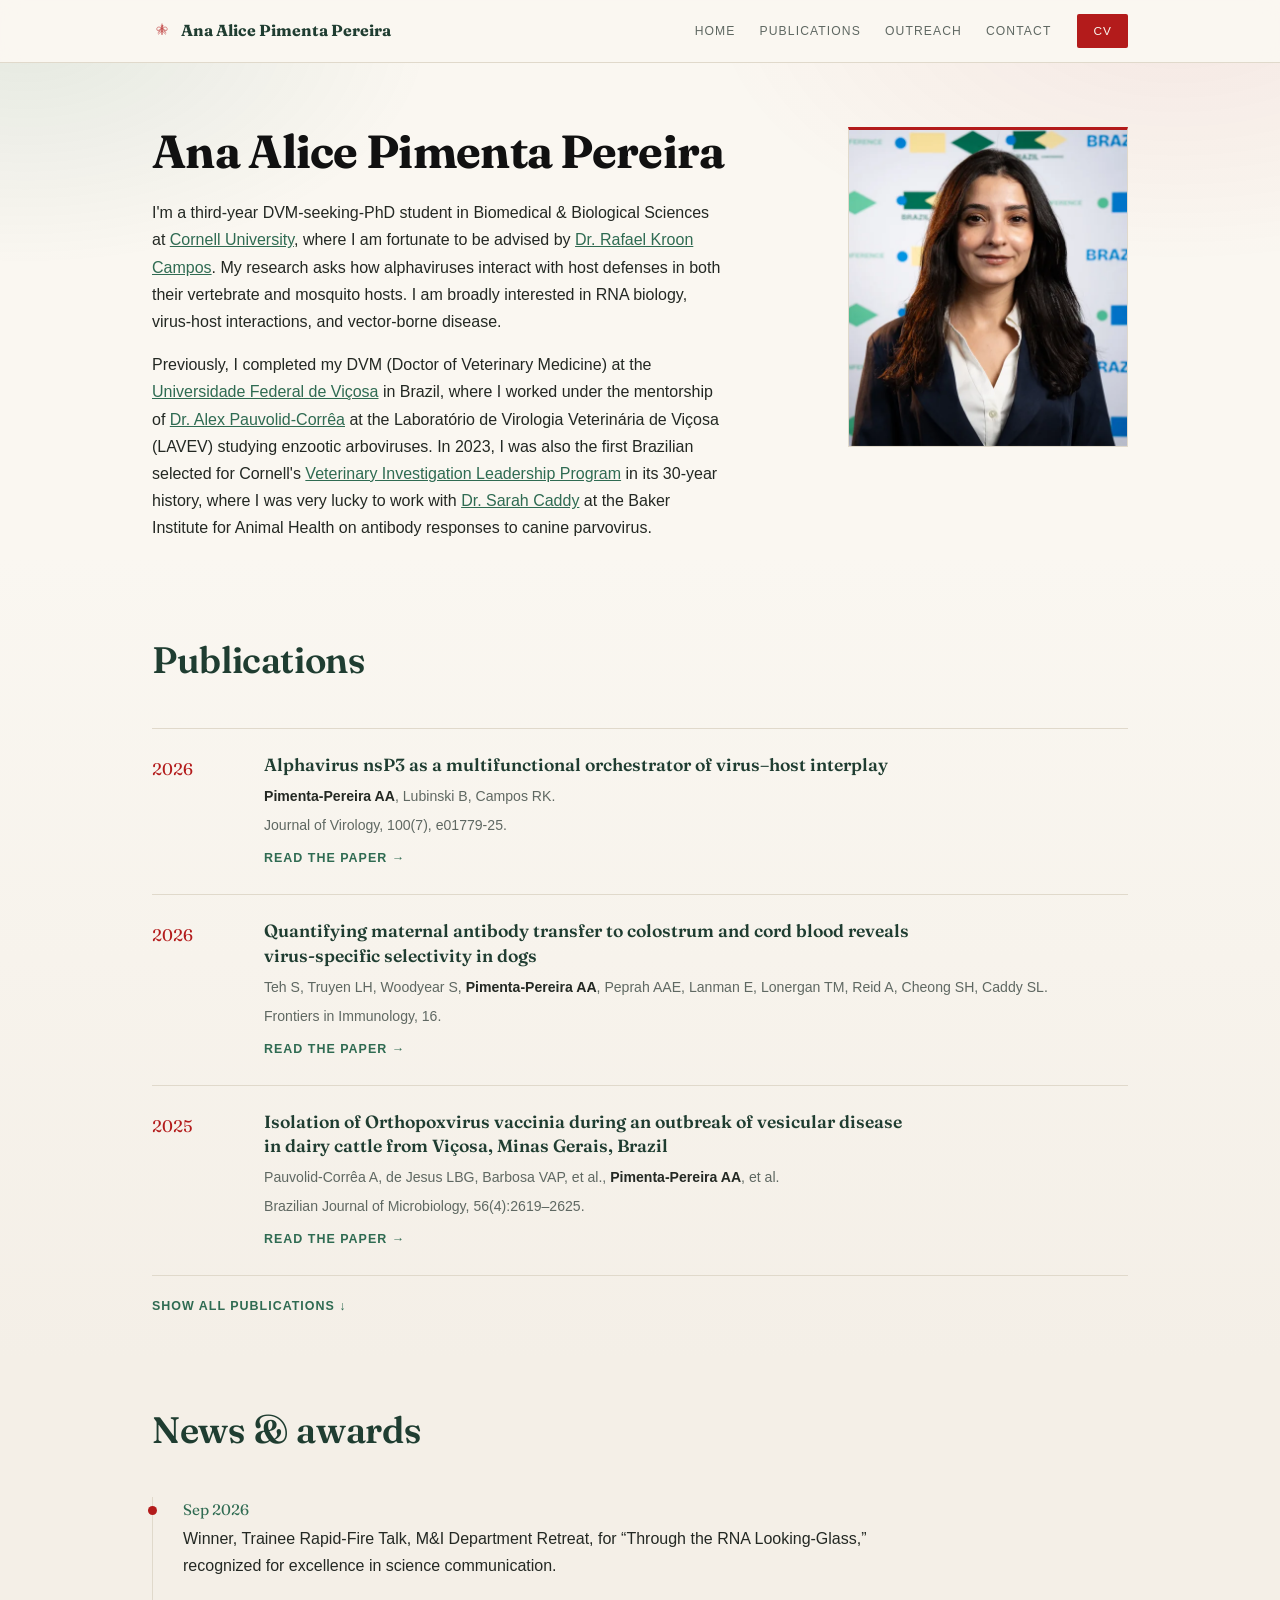
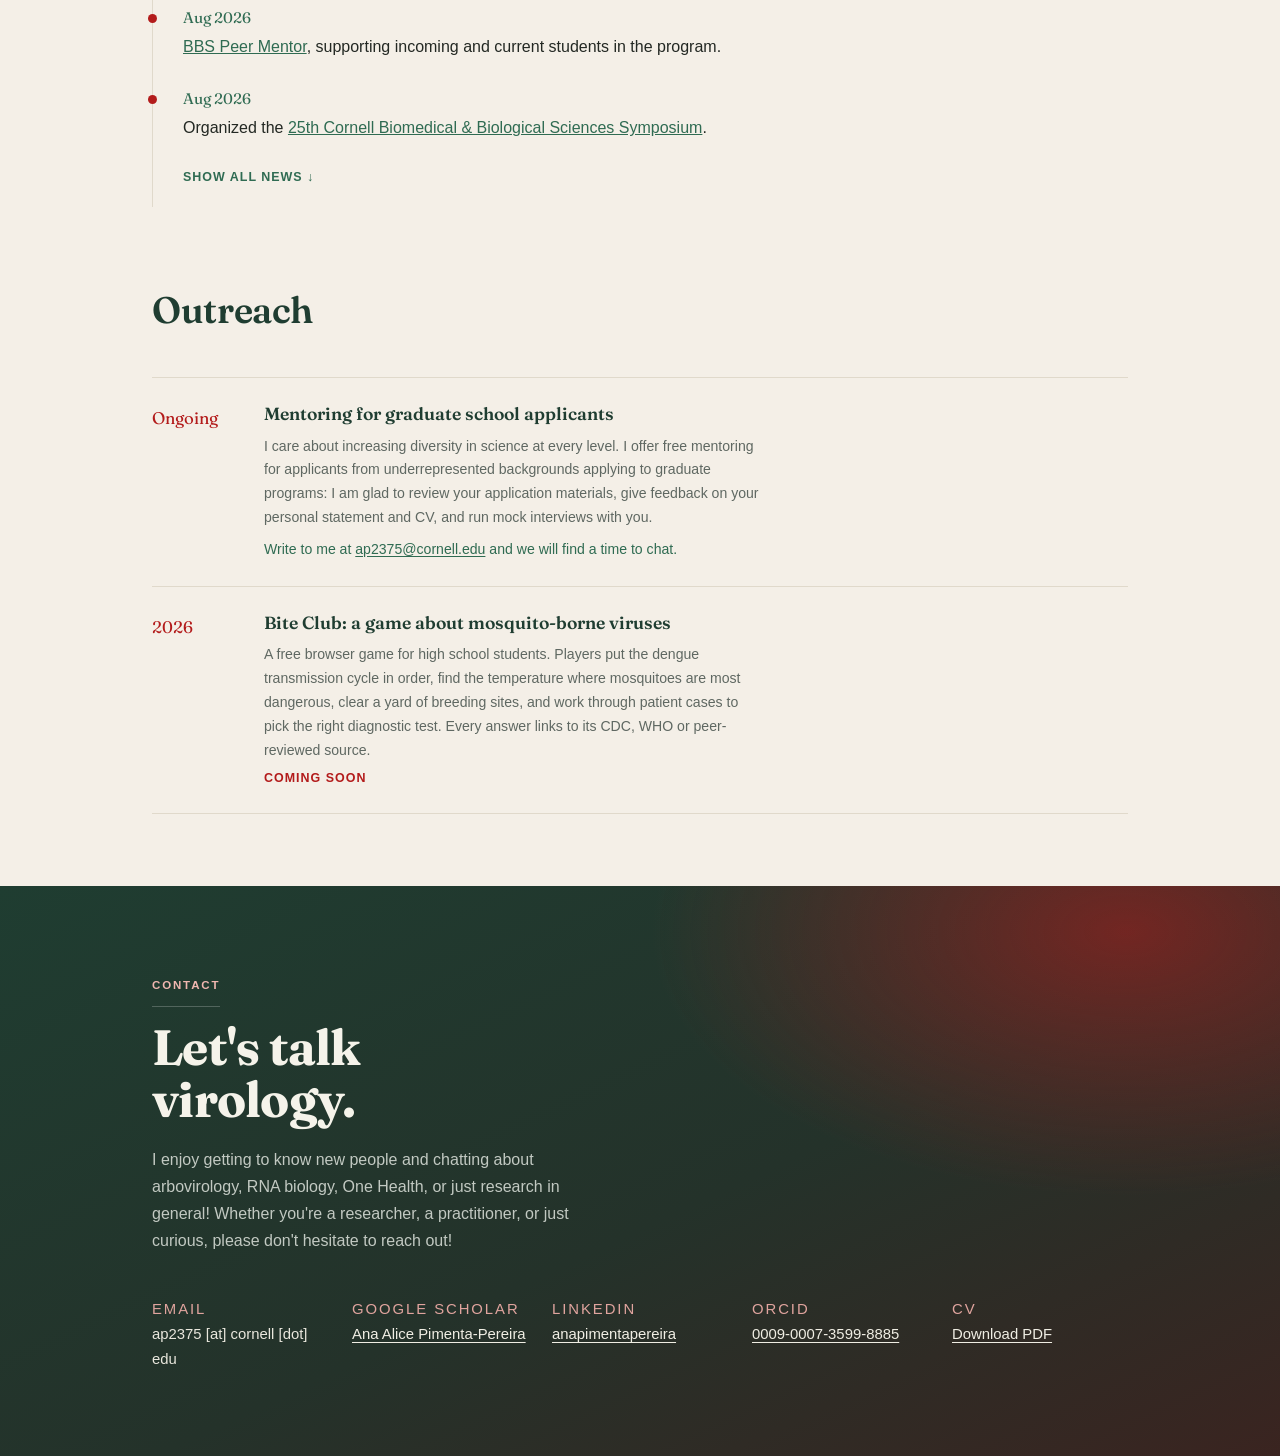
==== commit a2cdf812: "List mentoring before Bite Club in outreach Co-Authored-By: Claude Opus 5 <noreply@anthropic.com>" ====
--- a/index.html
+++ b/index.html
@@ -231,20 +231,20 @@
     <div class="wrap">
       <h2 class="section-title">Outreach</h2>
       <article class="pub">
+        <div class="pub-year">Ongoing</div>
+        <div class="pub-main">
+          <h3>Mentoring for graduate school applicants</h3>
+          <p class="pub-venue">I care about increasing diversity in science at every level. I offer free mentoring for applicants from underrepresented backgrounds applying to graduate programs: I am glad to review your application materials, give feedback on your personal statement and CV, and run mock interviews with you.</p>
+          <p class="pub-contact">Write to me at <a href="mailto:ap2375@cornell.edu">ap2375@cornell.edu</a> and we will find a time to chat.</p>
+        </div>
+      </article>
+
+      <article class="pub">
         <div class="pub-year">2026</div>
         <div class="pub-main">
           <h3>Bite Club: a game about mosquito-borne viruses</h3>
           <p class="pub-venue">A free browser game for high school students. Players put the dengue transmission cycle in order, find the temperature where mosquitoes are most dangerous, clear a yard of breeding sites, and work through patient cases to pick the right diagnostic test. Every answer links to its CDC, WHO or peer-reviewed source.</p>
           <p class="pub-soon">Coming soon</p>
-        </div>
-      </article>
-
-      <article class="pub">
-        <div class="pub-year">Ongoing</div>
-        <div class="pub-main">
-          <h3>Mentoring for graduate school applicants</h3>
-          <p class="pub-venue">I care about increasing diversity in science at every level. I offer free mentoring for applicants from underrepresented backgrounds applying to graduate programs: I am glad to review your application materials, give feedback on your personal statement and CV, and run mock interviews with you.</p>
-          <p class="pub-contact">Write to me at <a href="mailto:ap2375@cornell.edu">ap2375@cornell.edu</a> and we will find a time to chat.</p>
         </div>
       </article>
     </div>
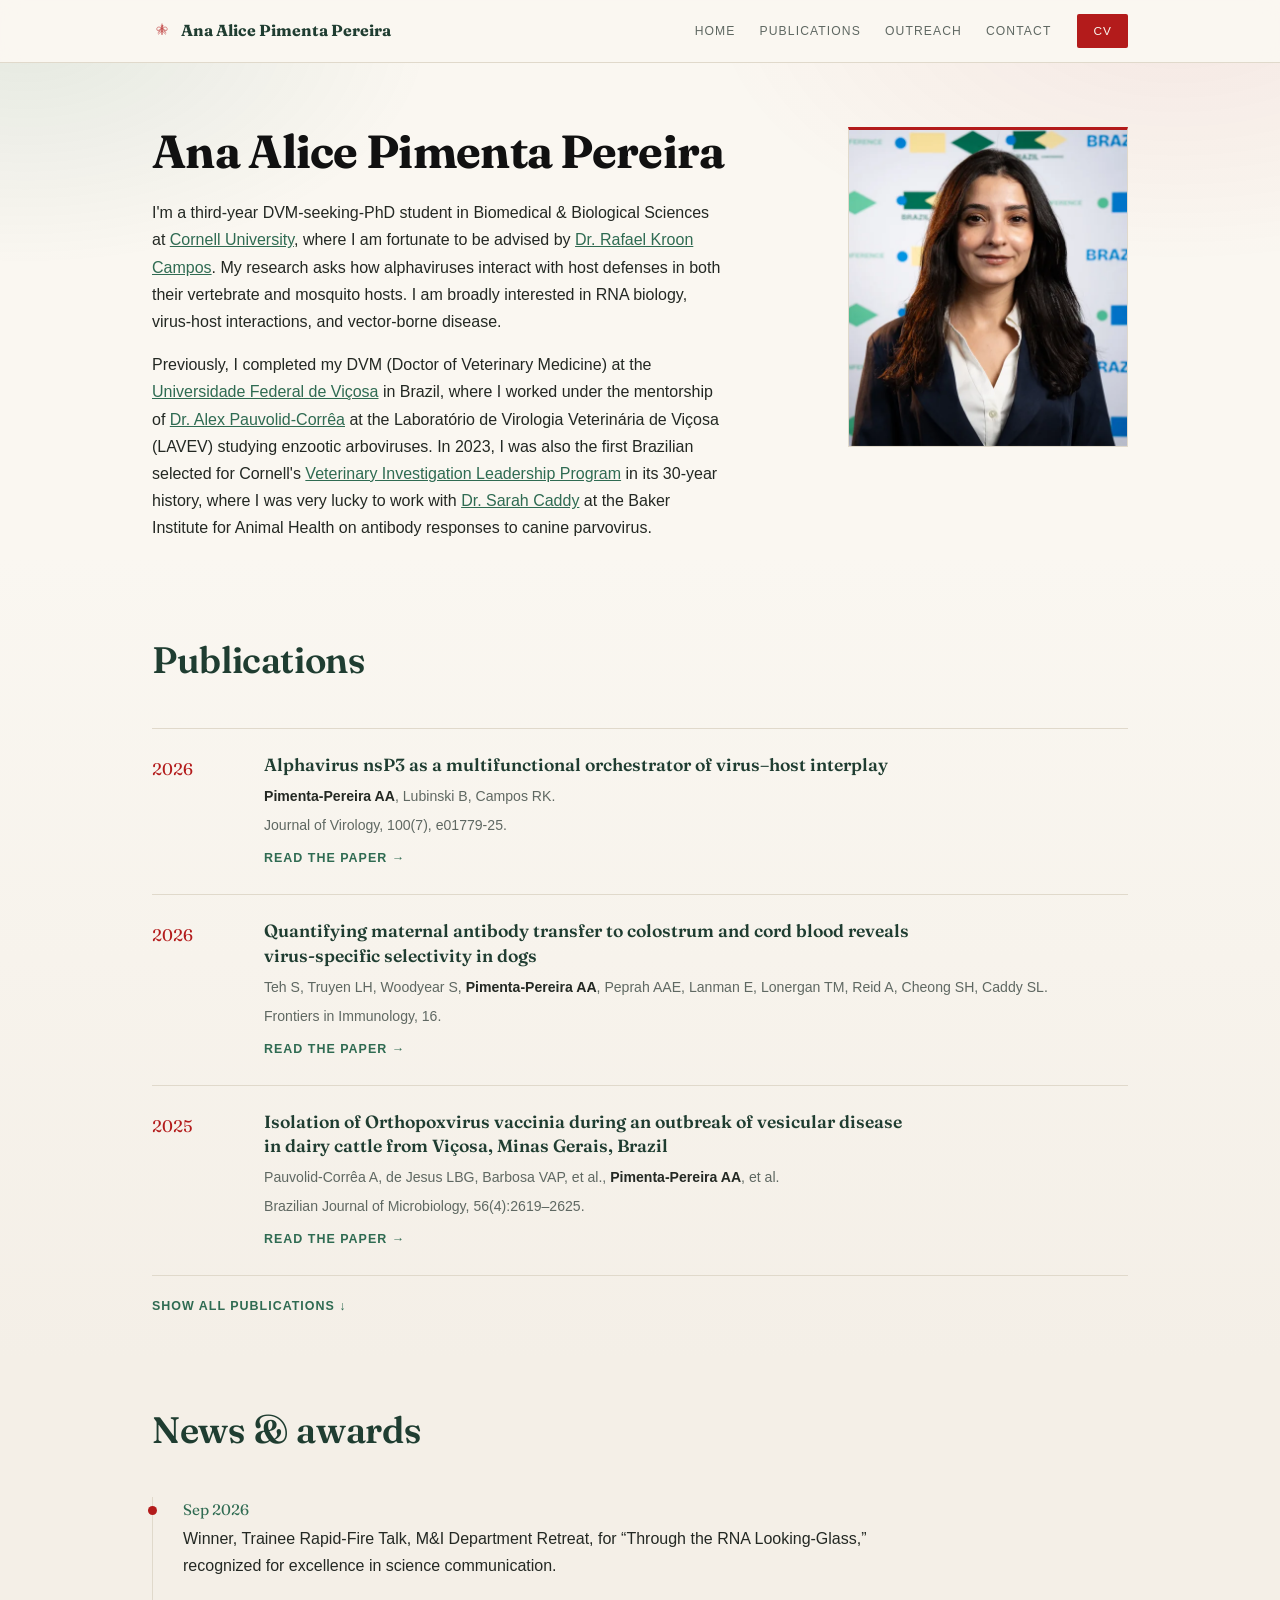
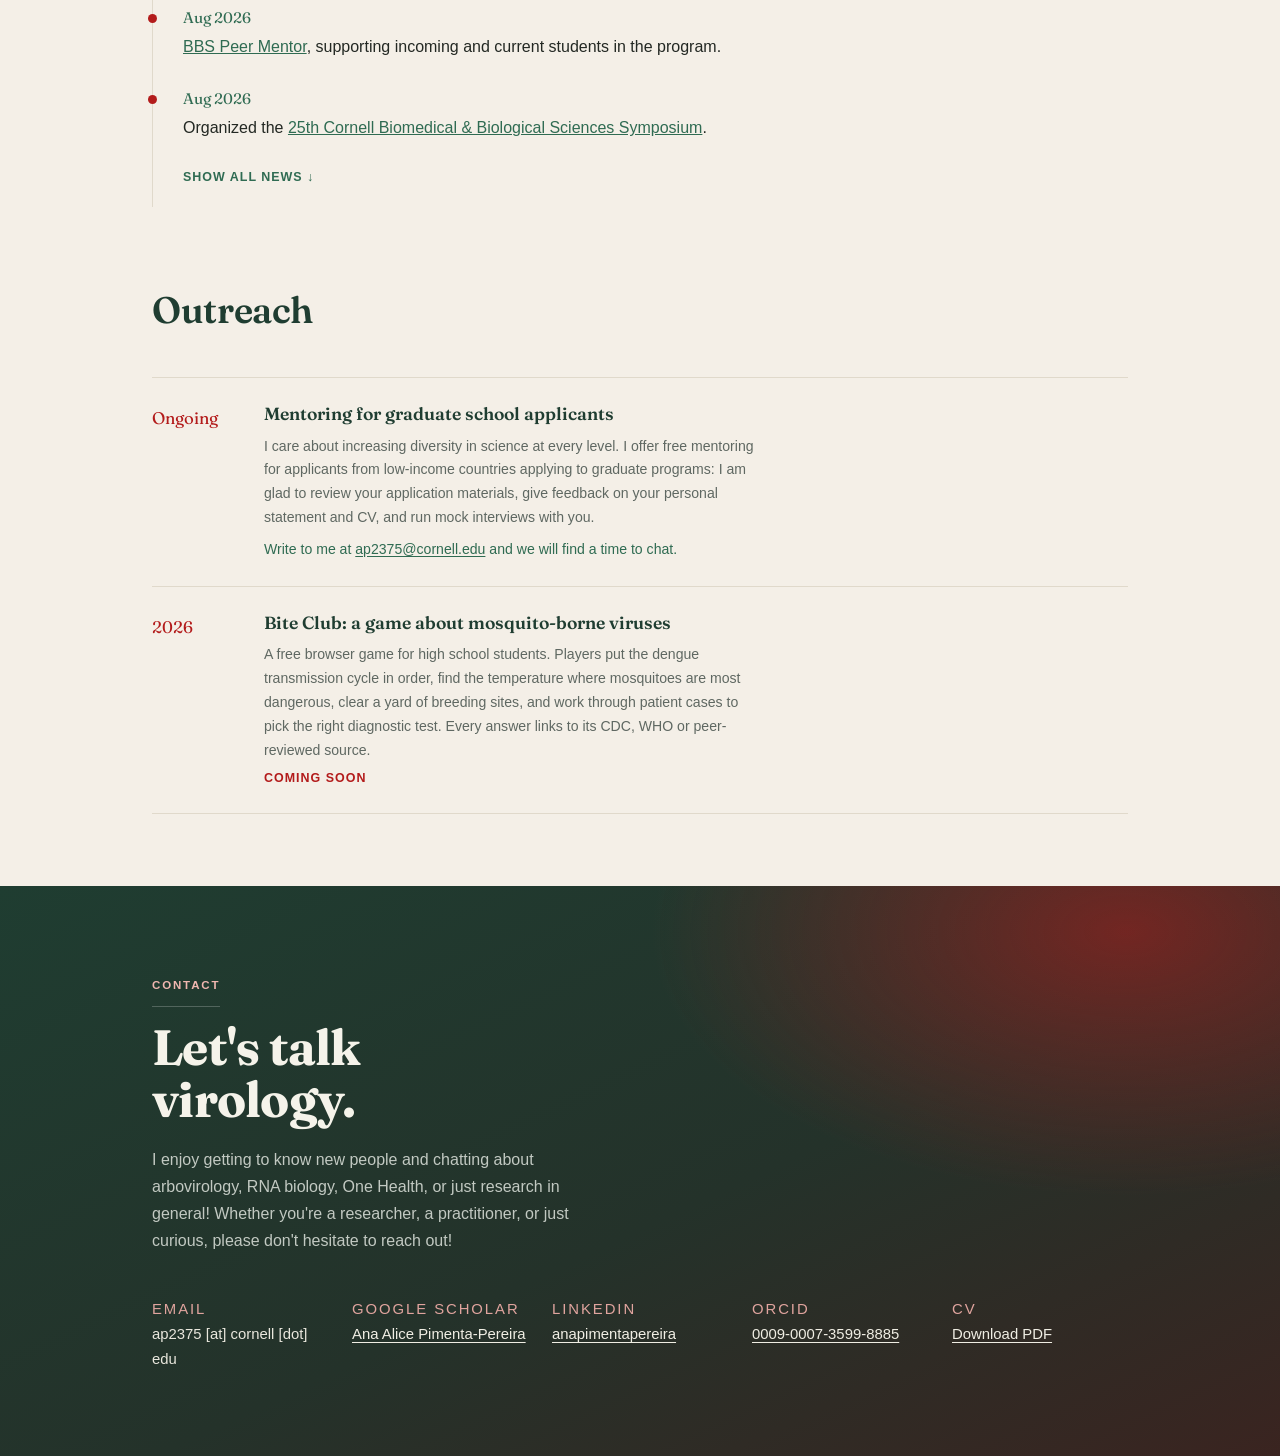
==== commit a9eecd80: "Target mentoring at applicants from low-income countries Co-Authored-By: Claude Opus 5 <noreply@anth" ====
--- a/index.html
+++ b/index.html
@@ -234,7 +234,7 @@
         <div class="pub-year">Ongoing</div>
         <div class="pub-main">
           <h3>Mentoring for graduate school applicants</h3>
-          <p class="pub-venue">I care about increasing diversity in science at every level. I offer free mentoring for applicants from underrepresented backgrounds applying to graduate programs: I am glad to review your application materials, give feedback on your personal statement and CV, and run mock interviews with you.</p>
+          <p class="pub-venue">I care about increasing diversity in science at every level. I offer free mentoring for applicants from low-income countries applying to graduate programs: I am glad to review your application materials, give feedback on your personal statement and CV, and run mock interviews with you.</p>
           <p class="pub-contact">Write to me at <a href="mailto:ap2375@cornell.edu">ap2375@cornell.edu</a> and we will find a time to chat.</p>
         </div>
       </article>
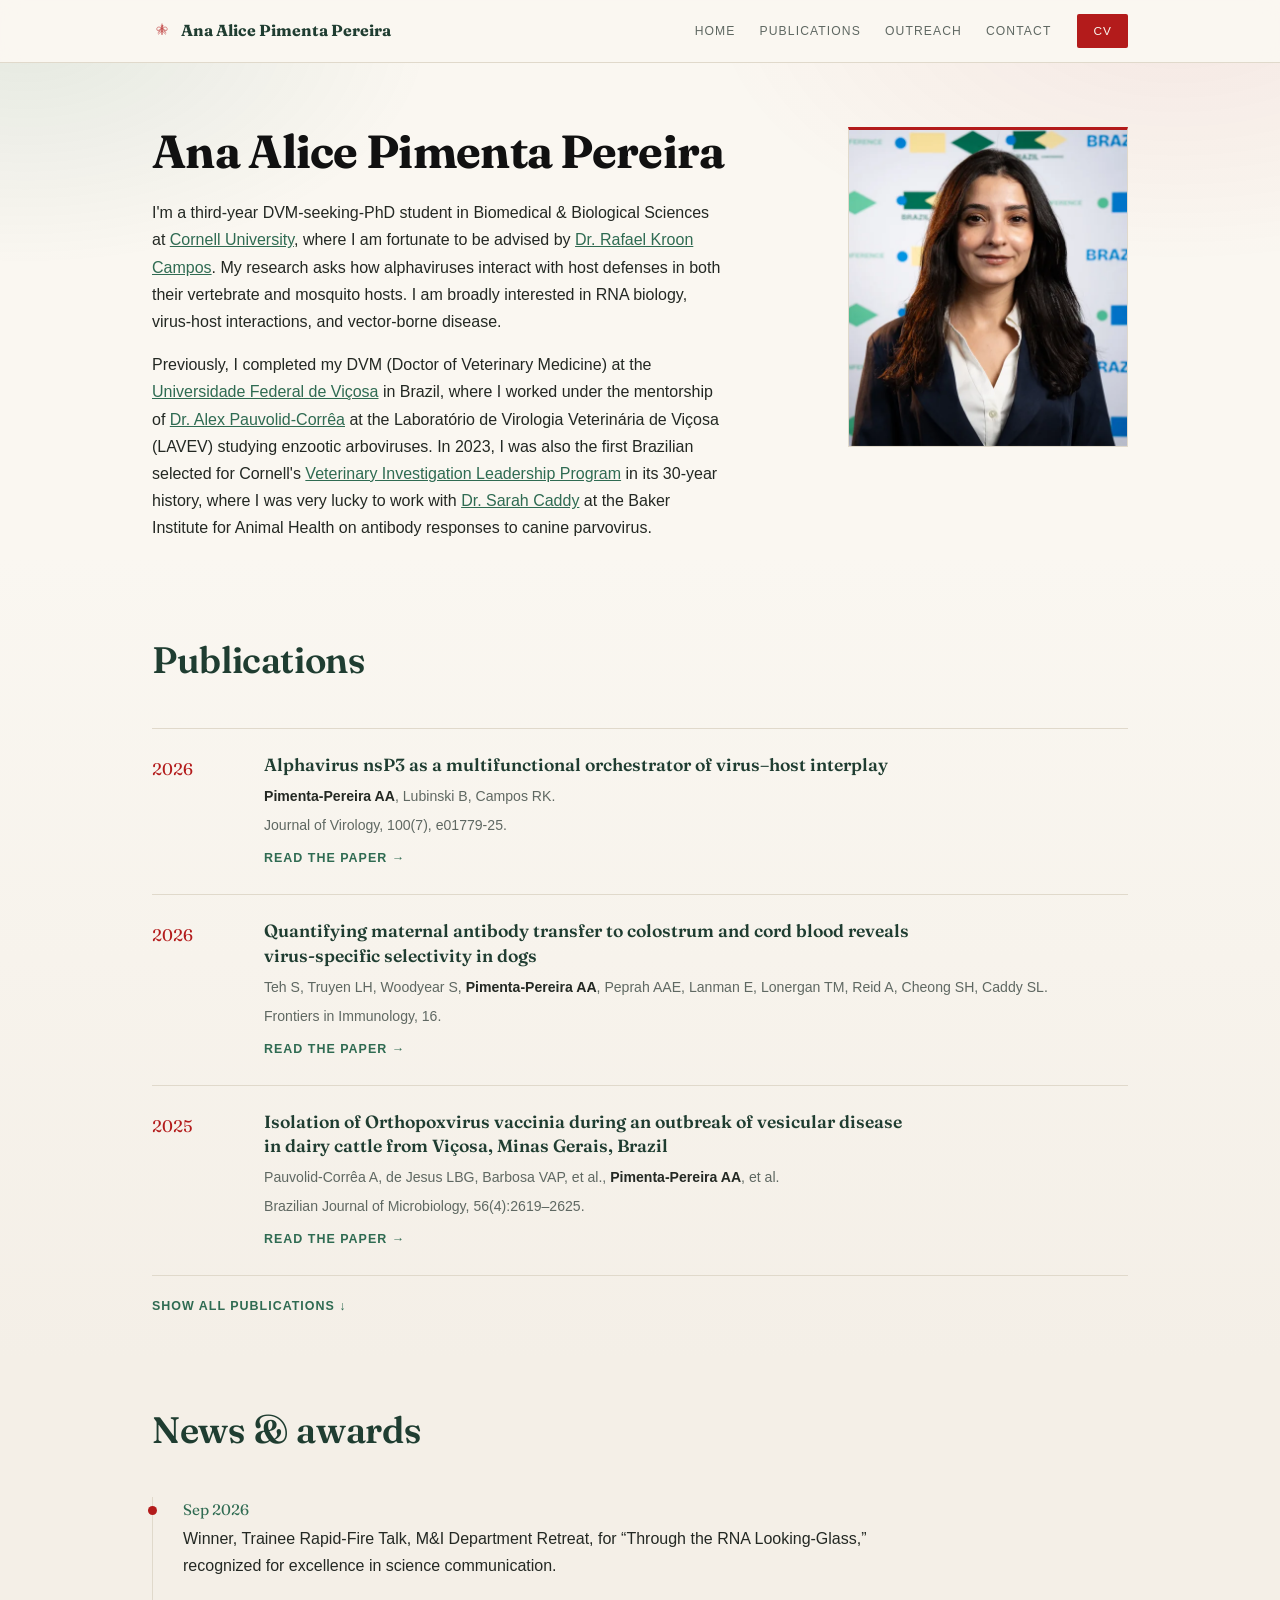
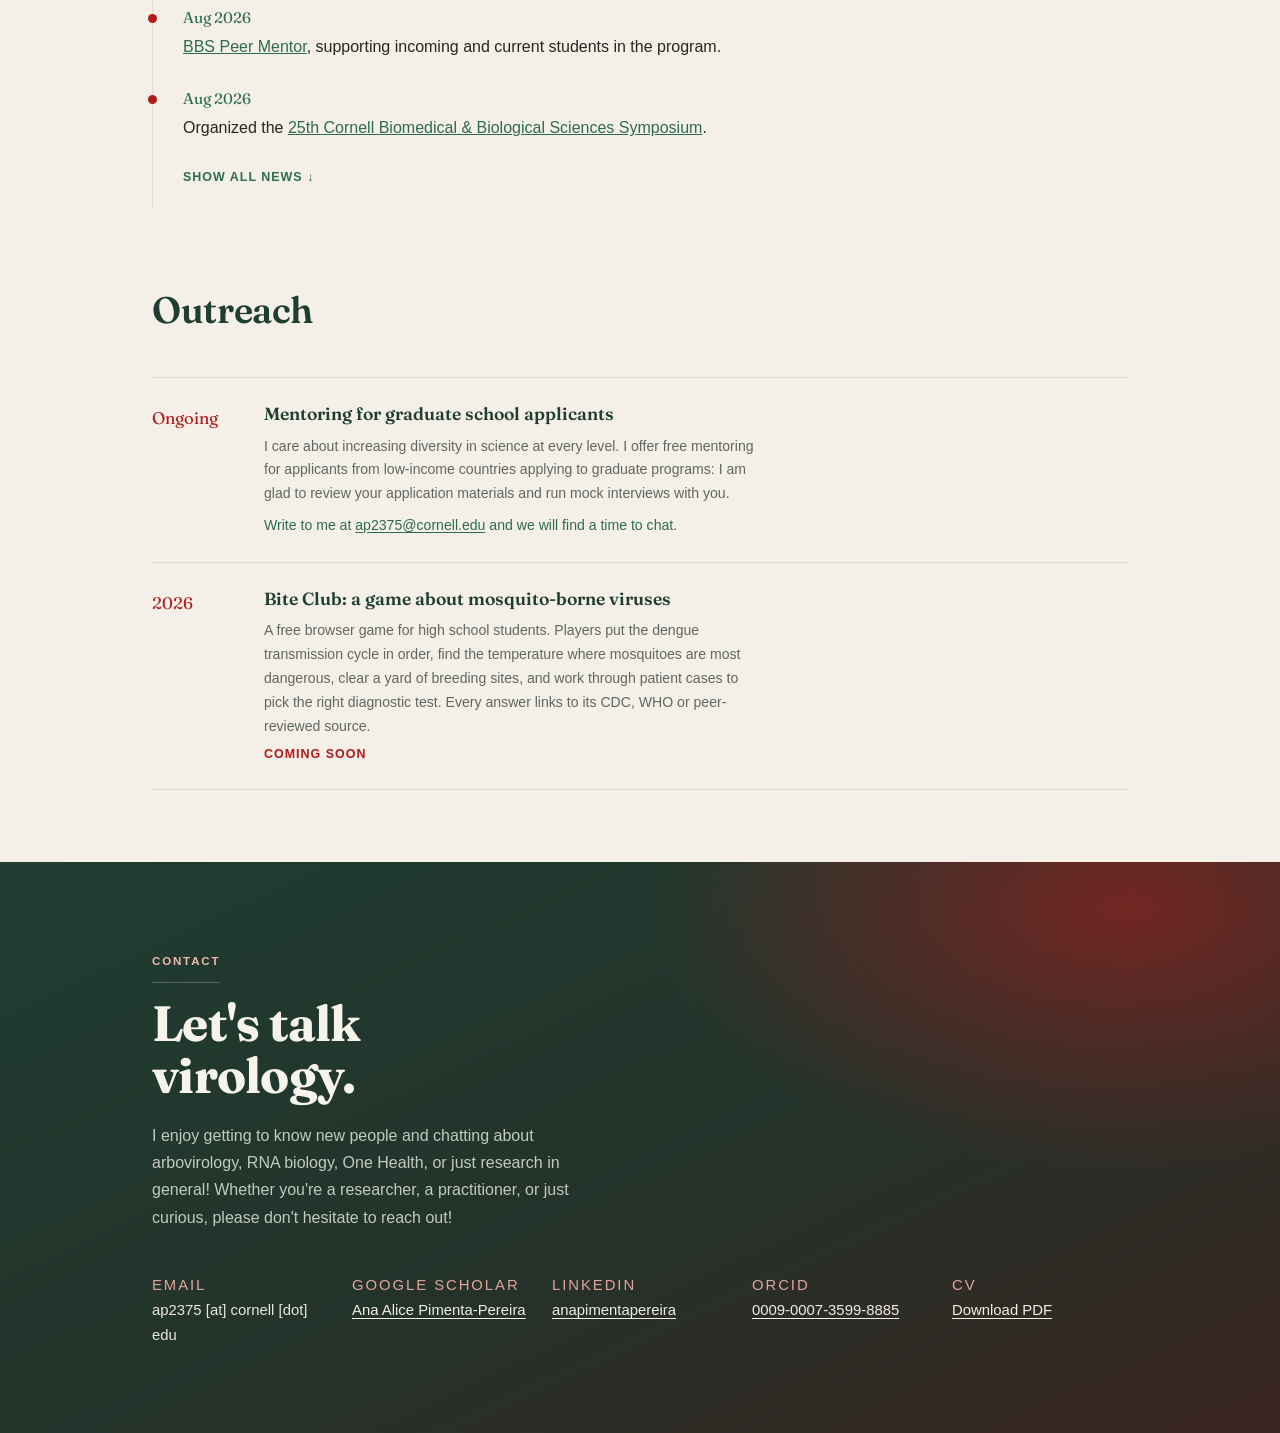
==== commit 97192f99: "Shorten the mentoring offer description Co-Authored-By: Claude Opus 5 <noreply@anthropic.com>" ====
--- a/index.html
+++ b/index.html
@@ -234,7 +234,7 @@
         <div class="pub-year">Ongoing</div>
         <div class="pub-main">
           <h3>Mentoring for graduate school applicants</h3>
-          <p class="pub-venue">I care about increasing diversity in science at every level. I offer free mentoring for applicants from low-income countries applying to graduate programs: I am glad to review your application materials, give feedback on your personal statement and CV, and run mock interviews with you.</p>
+          <p class="pub-venue">I care about increasing diversity in science at every level. I offer free mentoring for applicants from low-income countries applying to graduate programs: I am glad to review your application materials and run mock interviews with you.</p>
           <p class="pub-contact">Write to me at <a href="mailto:ap2375@cornell.edu">ap2375@cornell.edu</a> and we will find a time to chat.</p>
         </div>
       </article>
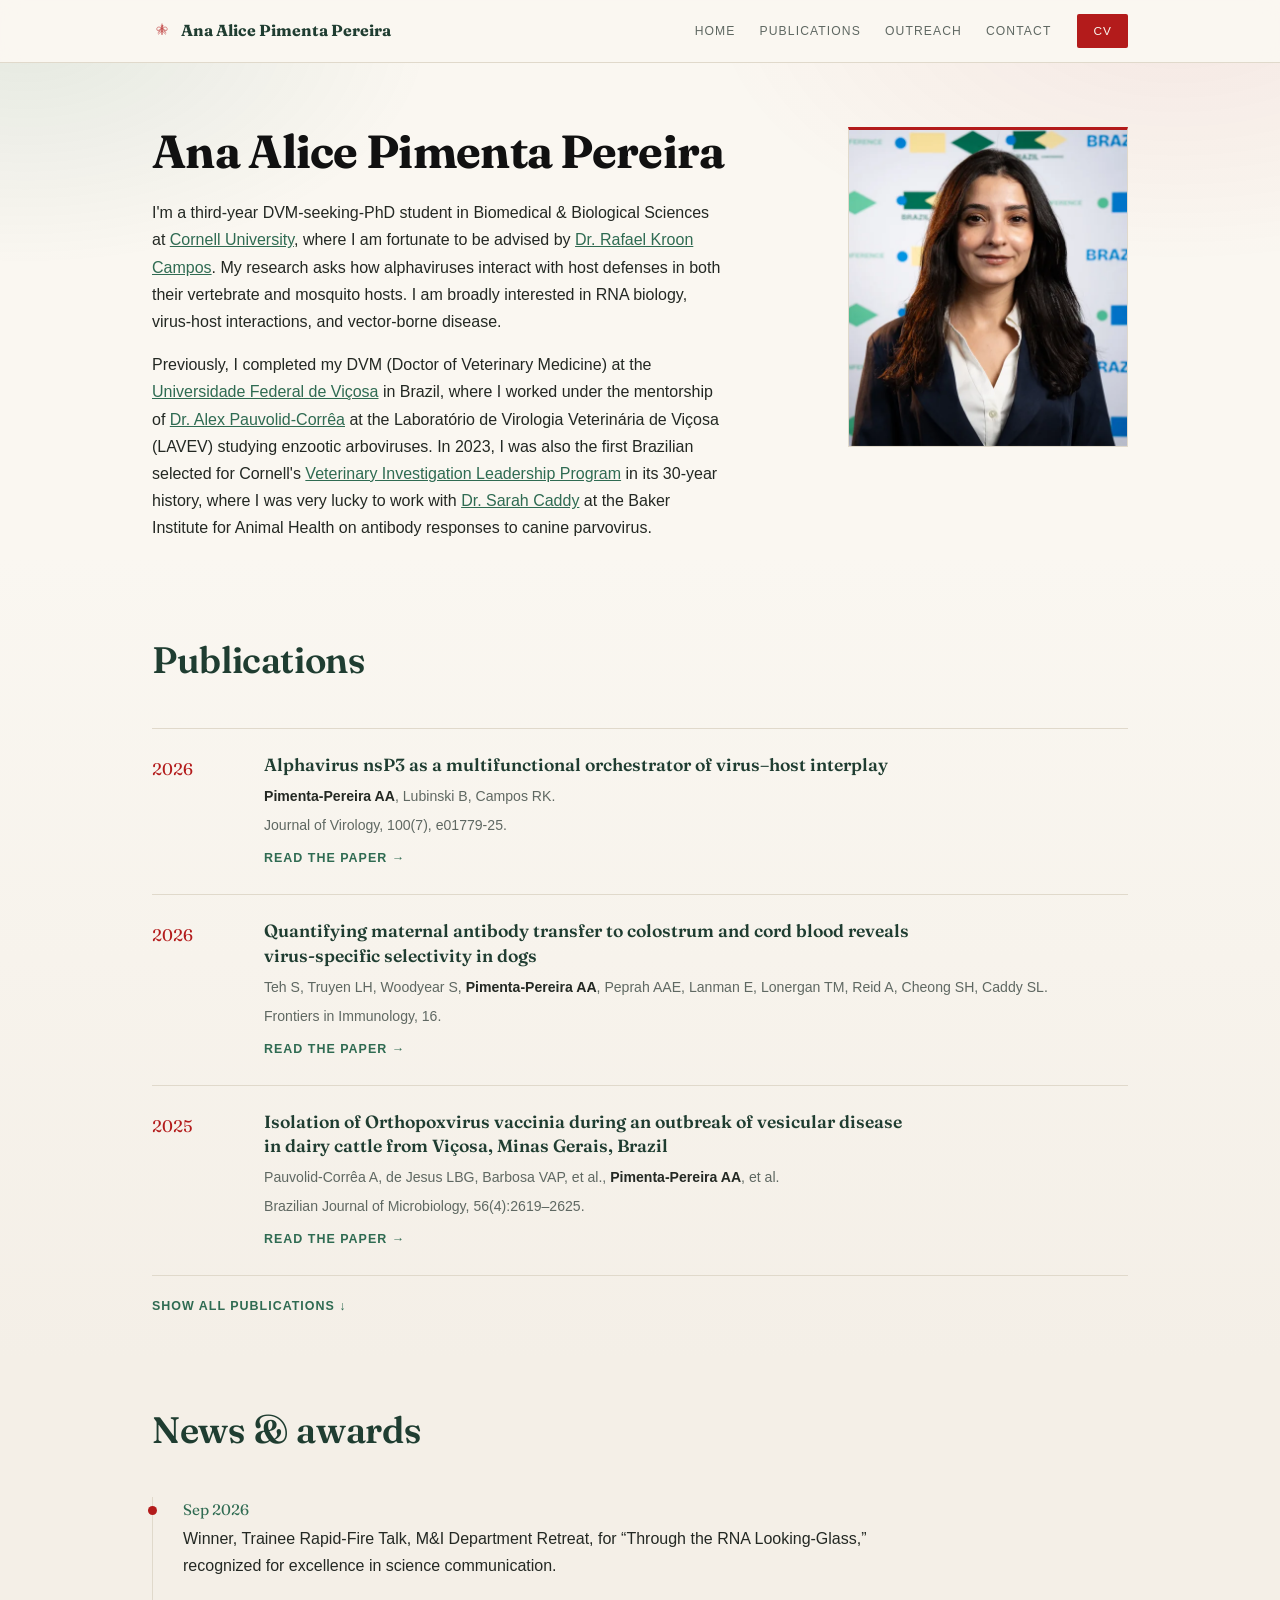
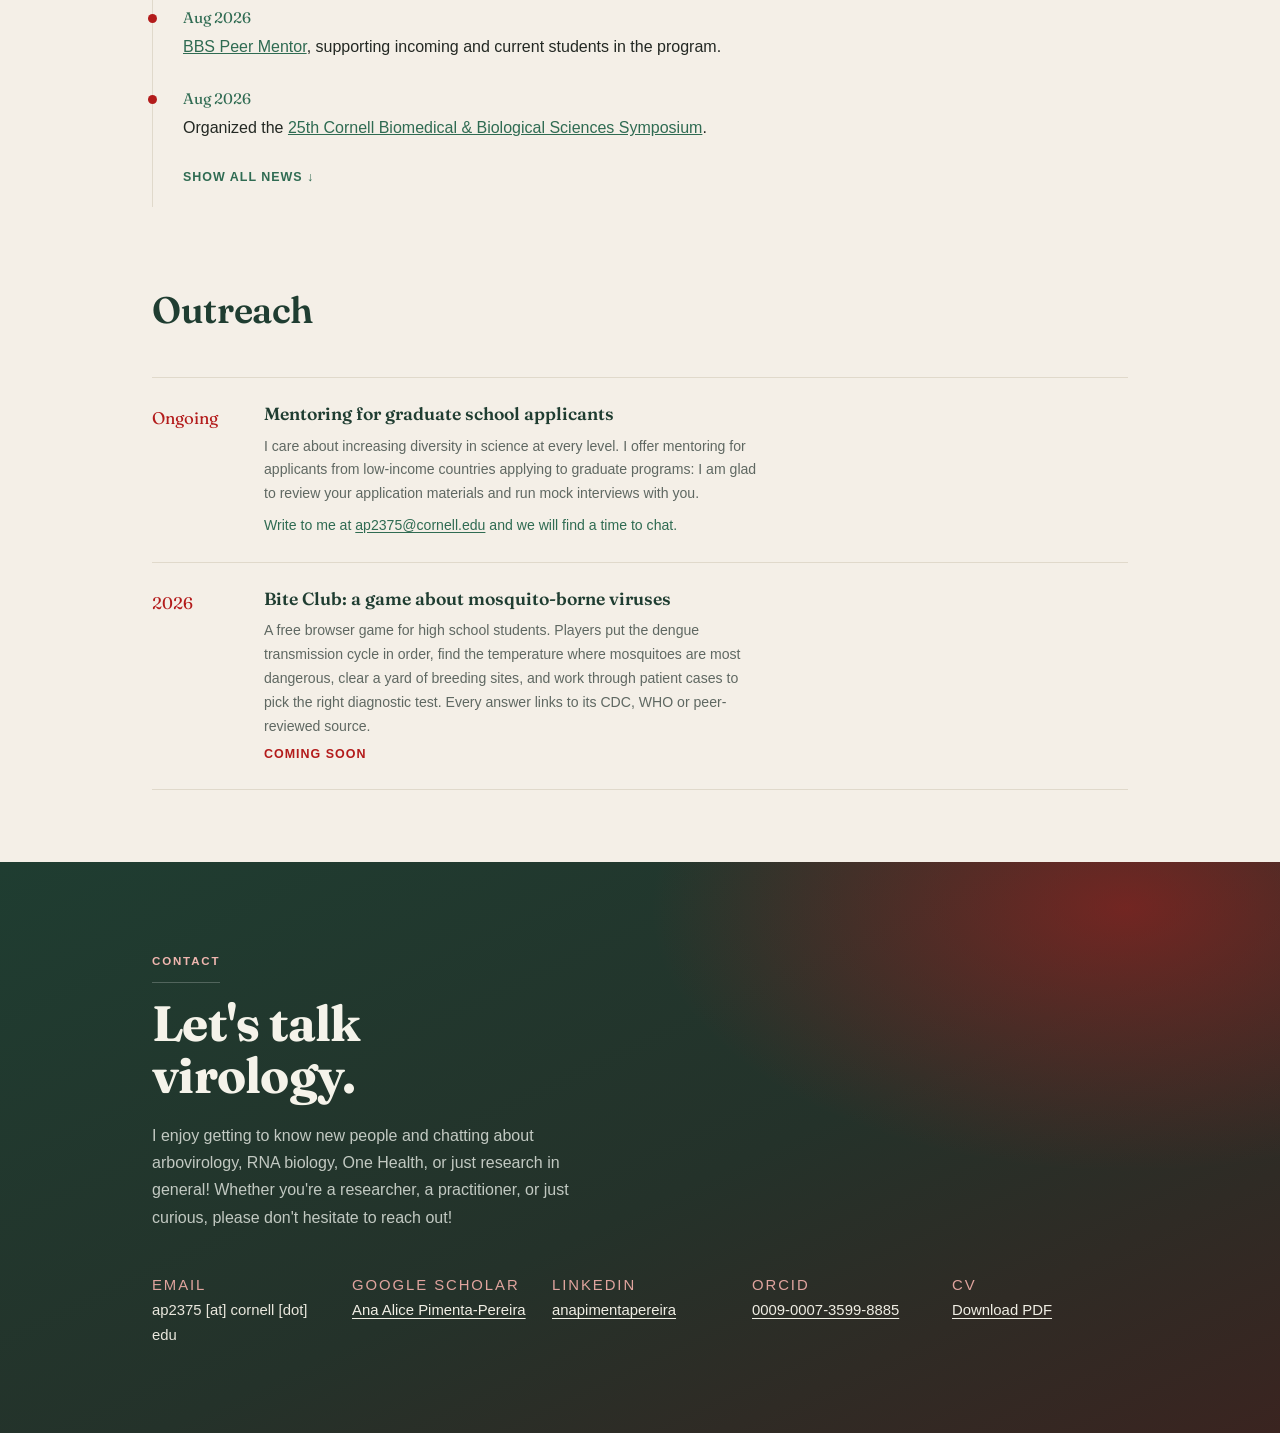
==== commit b21fbe45: "Drop "free" from the mentoring offer Co-Authored-By: Claude Opus 5 <noreply@anthropic.com>" ====
--- a/index.html
+++ b/index.html
@@ -234,7 +234,7 @@
         <div class="pub-year">Ongoing</div>
         <div class="pub-main">
           <h3>Mentoring for graduate school applicants</h3>
-          <p class="pub-venue">I care about increasing diversity in science at every level. I offer free mentoring for applicants from low-income countries applying to graduate programs: I am glad to review your application materials and run mock interviews with you.</p>
+          <p class="pub-venue">I care about increasing diversity in science at every level. I offer mentoring for applicants from low-income countries applying to graduate programs: I am glad to review your application materials and run mock interviews with you.</p>
           <p class="pub-contact">Write to me at <a href="mailto:ap2375@cornell.edu">ap2375@cornell.edu</a> and we will find a time to chat.</p>
         </div>
       </article>
